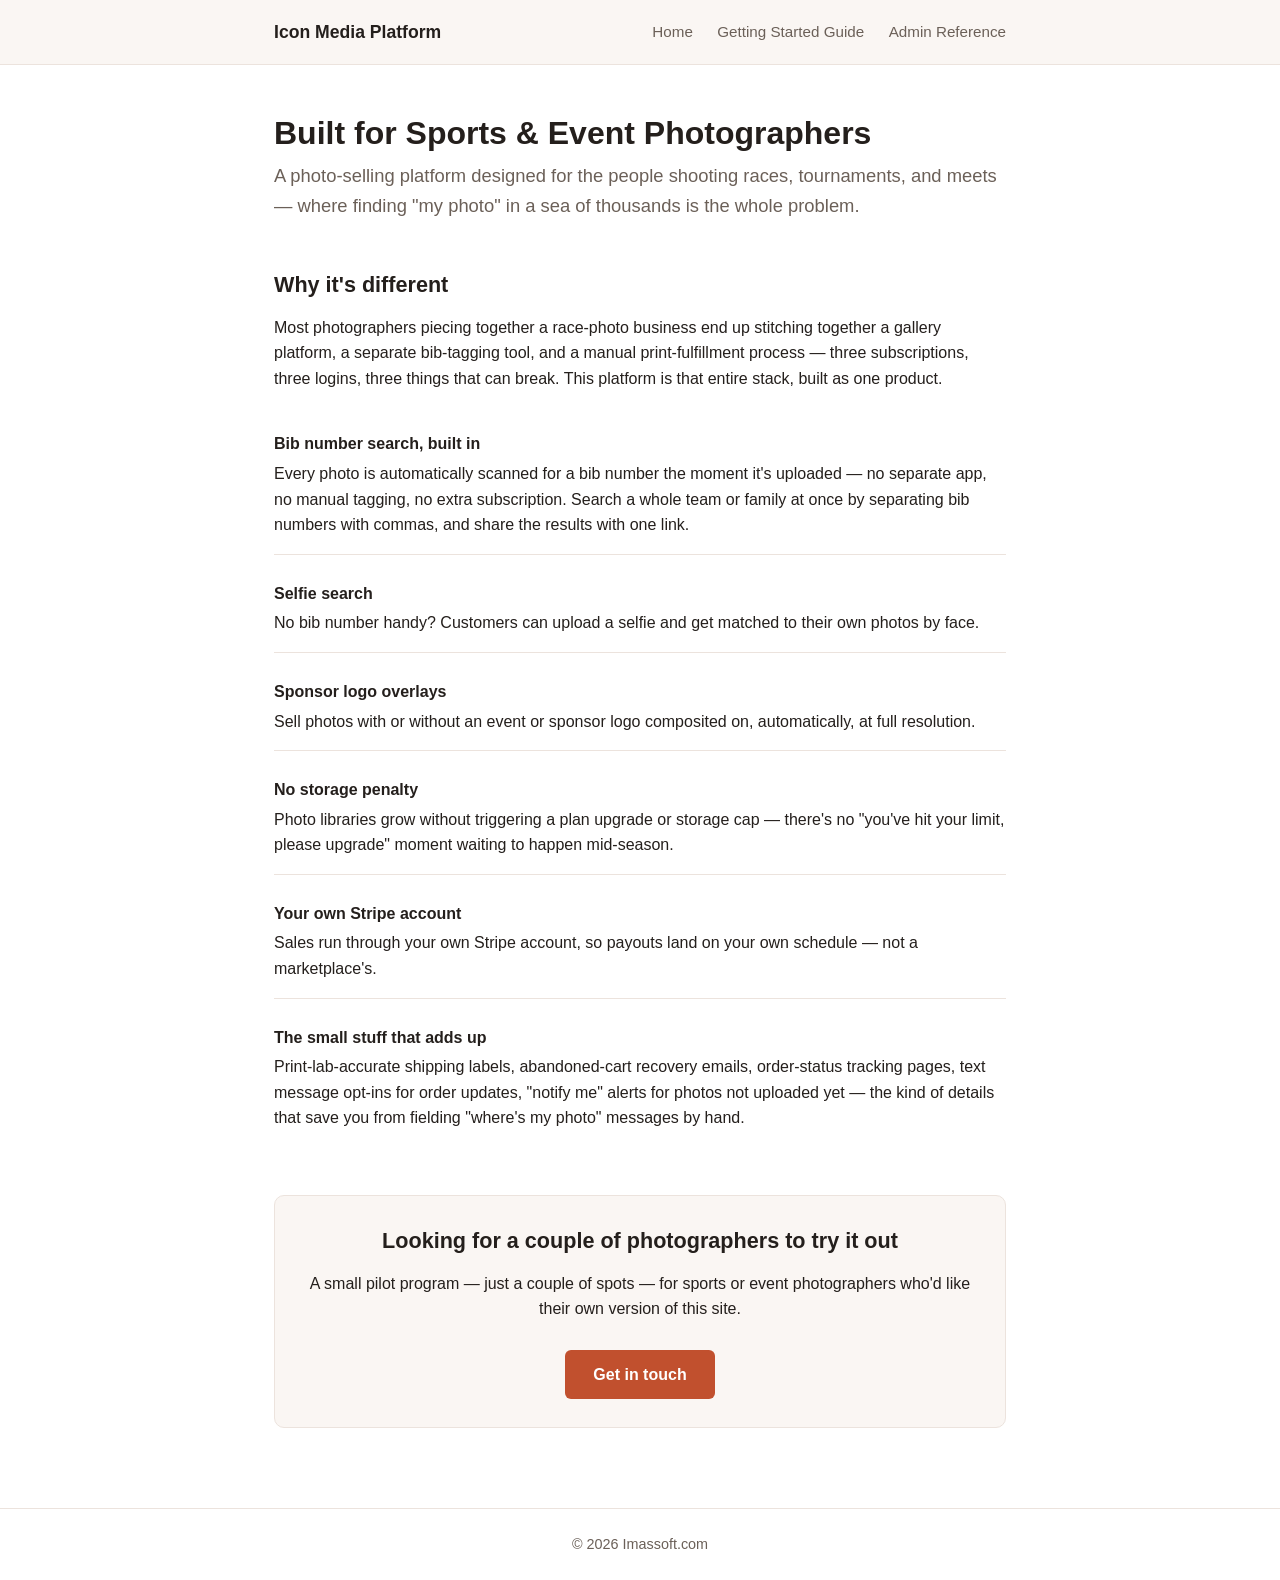
==== index.html @ 2ab8a772 "Add admin button reference page" ====
<!DOCTYPE html>
<html lang="en">
<head>
<meta charset="UTF-8">
<meta name="viewport" content="width=device-width, initial-scale=1.0">
<title>Built for Sports &amp; Event Photographers</title>
<meta name="description" content="A photo-selling platform built specifically for sports and event photographers — bib search, selfie search, sponsor logo overlays, and your own Stripe account.">
<link rel="stylesheet" href="style.css">
</head>
<body>
<header class="site-header">
  <div class="site-header-inner">
    <a class="brand" href="index.html">Icon Media Platform</a>
    <nav>
      <a href="index.html">Home</a>
      <a href="guide.html">Getting Started Guide</a>
      <a href="admin-reference.html">Admin Reference</a>
    </nav>
  </div>
</header>

<main>
  <h1>Built for Sports &amp; Event Photographers</h1>
  <p class="lede">A photo-selling platform designed for the people shooting races, tournaments, and meets — where finding "my photo" in a sea of thousands is the whole problem.</p>

  <h2>Why it's different</h2>
  <p>Most photographers piecing together a race-photo business end up stitching together a gallery platform, a separate bib-tagging tool, and a manual print-fulfillment process — three subscriptions, three logins, three things that can break. This platform is that entire stack, built as one product.</p>

  <ul class="feature-list">
    <li>
      <strong>Bib number search, built in</strong>
      Every photo is automatically scanned for a bib number the moment it's uploaded — no separate app, no manual tagging, no extra subscription. Search a whole team or family at once by separating bib numbers with commas, and share the results with one link.
    </li>
    <li>
      <strong>Selfie search</strong>
      No bib number handy? Customers can upload a selfie and get matched to their own photos by face.
    </li>
    <li>
      <strong>Sponsor logo overlays</strong>
      Sell photos with or without an event or sponsor logo composited on, automatically, at full resolution.
    </li>
    <li>
      <strong>No storage penalty</strong>
      Photo libraries grow without triggering a plan upgrade or storage cap — there's no "you've hit your limit, please upgrade" moment waiting to happen mid-season.
    </li>
    <li>
      <strong>Your own Stripe account</strong>
      Sales run through your own Stripe account, so payouts land on your own schedule — not a marketplace's.
    </li>
    <li>
      <strong>The small stuff that adds up</strong>
      Print-lab-accurate shipping labels, abandoned-cart recovery emails, order-status tracking pages, text message opt-ins for order updates, "notify me" alerts for photos not uploaded yet — the kind of details that save you from fielding "where's my photo" messages by hand.
    </li>
  </ul>

  <div class="cta-box">
    <h2>Looking for a couple of photographers to try it out</h2>
    <p>A small pilot program — just a couple of spots — for sports or event photographers who'd like their own version of this site.</p>
    <a class="button" href="mailto:iconmediaasheville@gmail.com?subject=Pilot%20program%20interest">Get in touch</a>
  </div>
</main>

<footer class="site-footer">
  &copy; <span id="year"></span> Imassoft.com
</footer>
<script>document.getElementById('year').textContent = new Date().getFullYear();</script>
</body>
</html>
---- style.css ----
:root {
  --accent: #c1502e;
  --accent-dark: #9c3f24;
  --ink: #241f1c;
  --muted: #6b6058;
  --paper: #ffffff;
  --paper-alt: #faf6f3;
  --border: #ece3dd;
  --max-width: 780px;
}

* { box-sizing: border-box; }

body {
  margin: 0;
  font-family: -apple-system, BlinkMacSystemFont, "Segoe UI", Helvetica, Arial, sans-serif;
  color: var(--ink);
  background: var(--paper);
  line-height: 1.6;
}

header.site-header {
  border-bottom: 1px solid var(--border);
  background: var(--paper-alt);
}

.site-header-inner {
  max-width: var(--max-width);
  margin: 0 auto;
  padding: 18px 24px;
  display: flex;
  align-items: center;
  justify-content: space-between;
}

.site-header-inner a.brand {
  font-weight: 700;
  font-size: 1.1rem;
  color: var(--ink);
  text-decoration: none;
}

.site-header-inner nav a {
  color: var(--muted);
  text-decoration: none;
  margin-left: 20px;
  font-size: 0.95rem;
}

.site-header-inner nav a:hover { color: var(--accent); }

main {
  max-width: var(--max-width);
  margin: 0 auto;
  padding: 48px 24px 80px;
}

h1 {
  font-size: 2rem;
  line-height: 1.25;
  margin: 0 0 8px;
}

h1 + p.lede {
  font-size: 1.15rem;
  color: var(--muted);
  margin: 0 0 40px;
}

h2 {
  font-size: 1.35rem;
  margin: 48px 0 12px;
}

h3 {
  font-size: 1.1rem;
  margin: 28px 0 8px;
}

p { margin: 0 0 16px; }

ul, ol { padding-left: 22px; }
li { margin-bottom: 10px; }

strong { color: var(--ink); }

a { color: var(--accent); }
a:hover { color: var(--accent-dark); }

.feature-list {
  list-style: none;
  padding: 0;
  margin: 24px 0;
}

.feature-list li {
  padding: 16px 0;
  border-bottom: 1px solid var(--border);
}

.feature-list li:last-child { border-bottom: none; }

.feature-list strong {
  display: block;
  margin-bottom: 4px;
}

.cta-box {
  background: var(--paper-alt);
  border: 1px solid var(--border);
  border-radius: 10px;
  padding: 28px;
  margin-top: 48px;
  text-align: center;
}

.cta-box h2 { margin-top: 0; }

.button {
  display: inline-block;
  background: var(--accent);
  color: #fff;
  text-decoration: none;
  padding: 12px 28px;
  border-radius: 6px;
  font-weight: 600;
  margin-top: 12px;
}

.button:hover { background: var(--accent-dark); color: #fff; }

.step-list {
  counter-reset: step;
  list-style: none;
  padding: 0;
}

.step-list li {
  counter-increment: step;
  position: relative;
  padding-left: 40px;
  margin-bottom: 20px;
}

.step-list li::before {
  content: counter(step);
  position: absolute;
  left: 0;
  top: 0;
  width: 26px;
  height: 26px;
  border-radius: 50%;
  background: var(--accent);
  color: #fff;
  font-size: 0.85rem;
  font-weight: 700;
  display: flex;
  align-items: center;
  justify-content: center;
}

.pricing-table {
  width: 100%;
  border-collapse: collapse;
  margin: 24px 0;
}

.pricing-table th, .pricing-table td {
  text-align: left;
  padding: 10px 12px;
  border-bottom: 1px solid var(--border);
  font-size: 0.95rem;
}

.pricing-table th { color: var(--muted); font-weight: 600; }

footer.site-footer {
  border-top: 1px solid var(--border);
  padding: 24px;
  text-align: center;
  color: var(--muted);
  font-size: 0.9rem;
}

code {
  background: var(--paper-alt);
  padding: 2px 6px;
  border-radius: 4px;
  font-size: 0.9em;
}

.button-ref-page {
  margin: 32px 0 40px;
  padding-bottom: 8px;
  border-bottom: 1px solid var(--border);
}

.button-ref-page h2 {
  margin-top: 0;
  margin-bottom: 4px;
}

.button-ref-page > p.fine-print {
  color: var(--muted);
  font-size: 0.92rem;
  margin-bottom: 20px;
}

dl.button-ref-list {
  margin: 0;
}

dl.button-ref-list dt {
  font-weight: 600;
  color: var(--ink);
  margin-top: 16px;
  padding: 4px 10px;
  background: var(--paper-alt);
  border-left: 3px solid var(--accent);
  border-radius: 3px;
  display: inline-block;
}

dl.button-ref-list dd {
  margin: 6px 0 0;
  padding-left: 2px;
  color: var(--ink);
  font-size: 0.96rem;
}

.toc-box {
  background: var(--paper-alt);
  border: 1px solid var(--border);
  border-radius: 8px;
  padding: 20px 24px;
  margin: 24px 0 8px;
}

.toc-box h2 { margin-top: 0; font-size: 1.05rem; }

.toc-box ul {
  columns: 2;
  padding-left: 18px;
  margin: 0;
}

.toc-box li { margin-bottom: 6px; font-size: 0.92rem; }

@media (max-width: 600px) {
  .toc-box ul { columns: 1; }
}
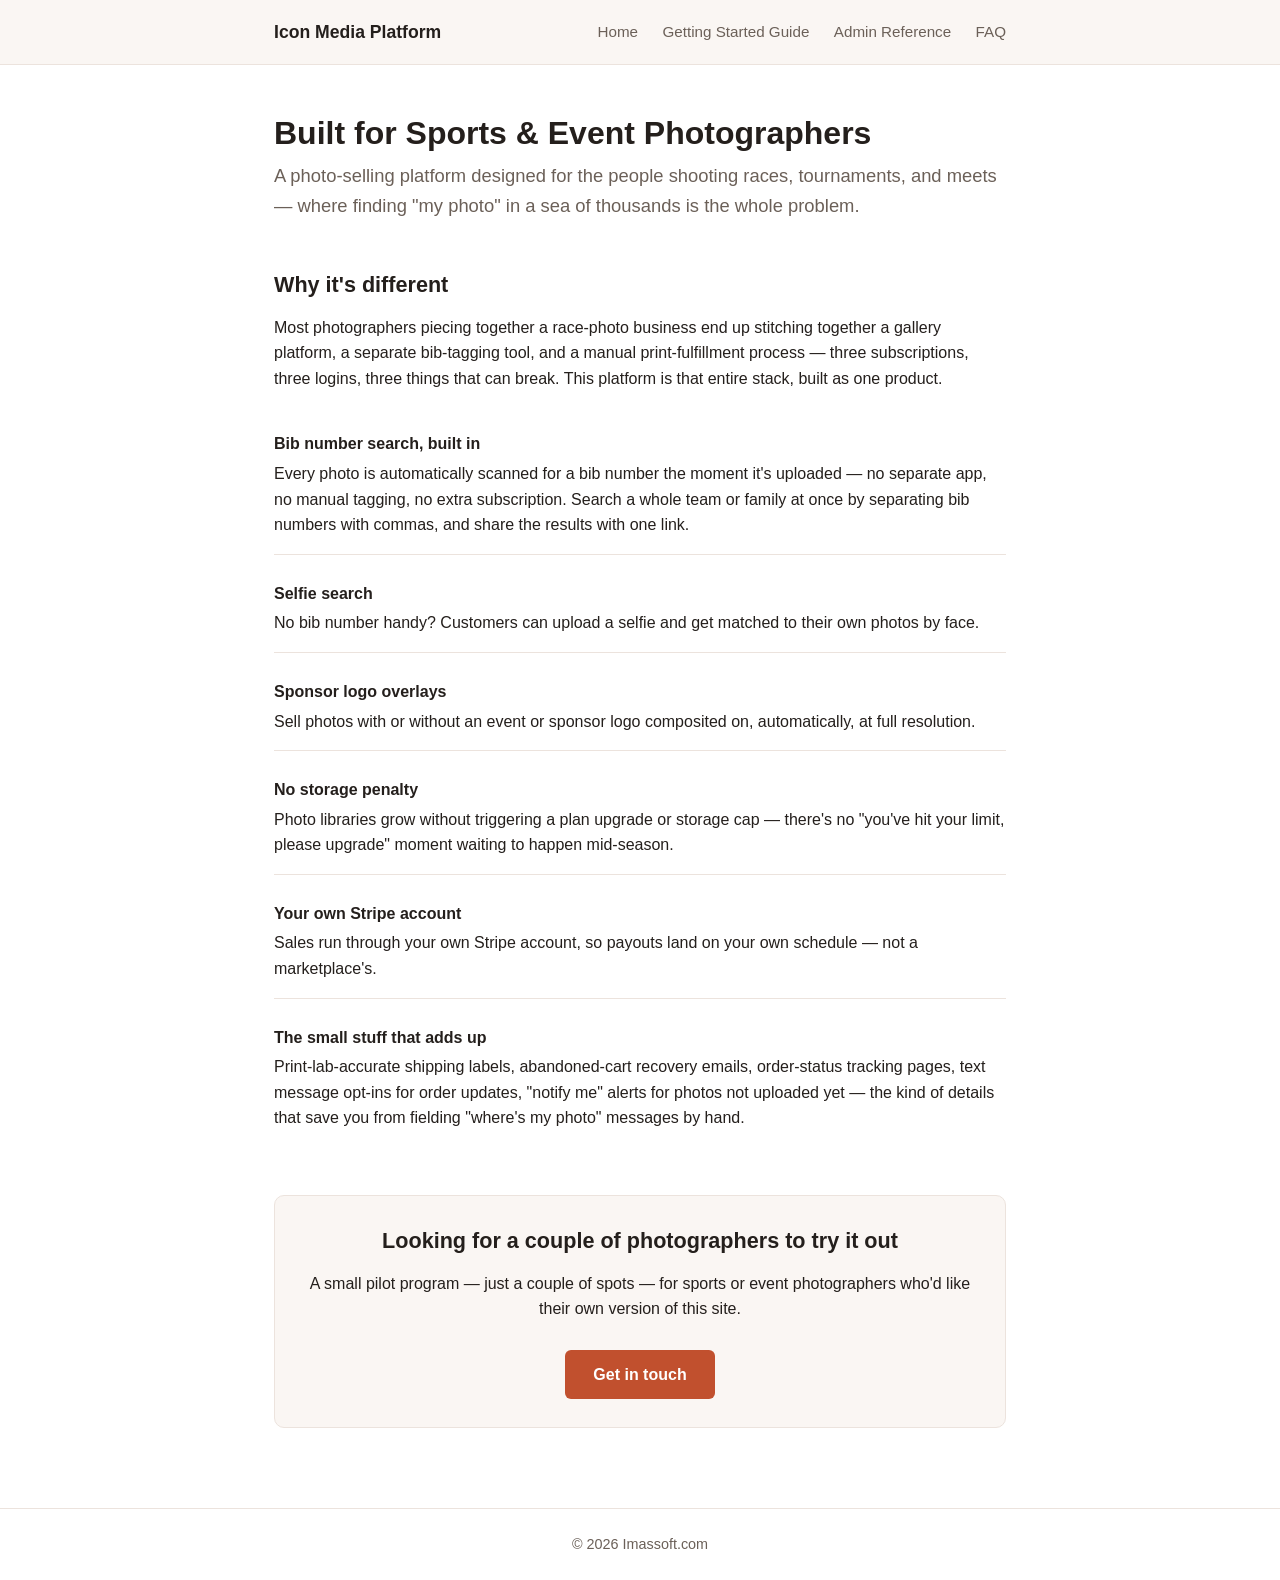
==== commit 709ea398: "Update index.html" ====
--- a/index.html
+++ b/index.html
@@ -15,6 +15,7 @@
       <a href="index.html">Home</a>
       <a href="guide.html">Getting Started Guide</a>
       <a href="admin-reference.html">Admin Reference</a>
+      <a href="faq.html">FAQ</a>
     </nav>
   </div>
 </header>
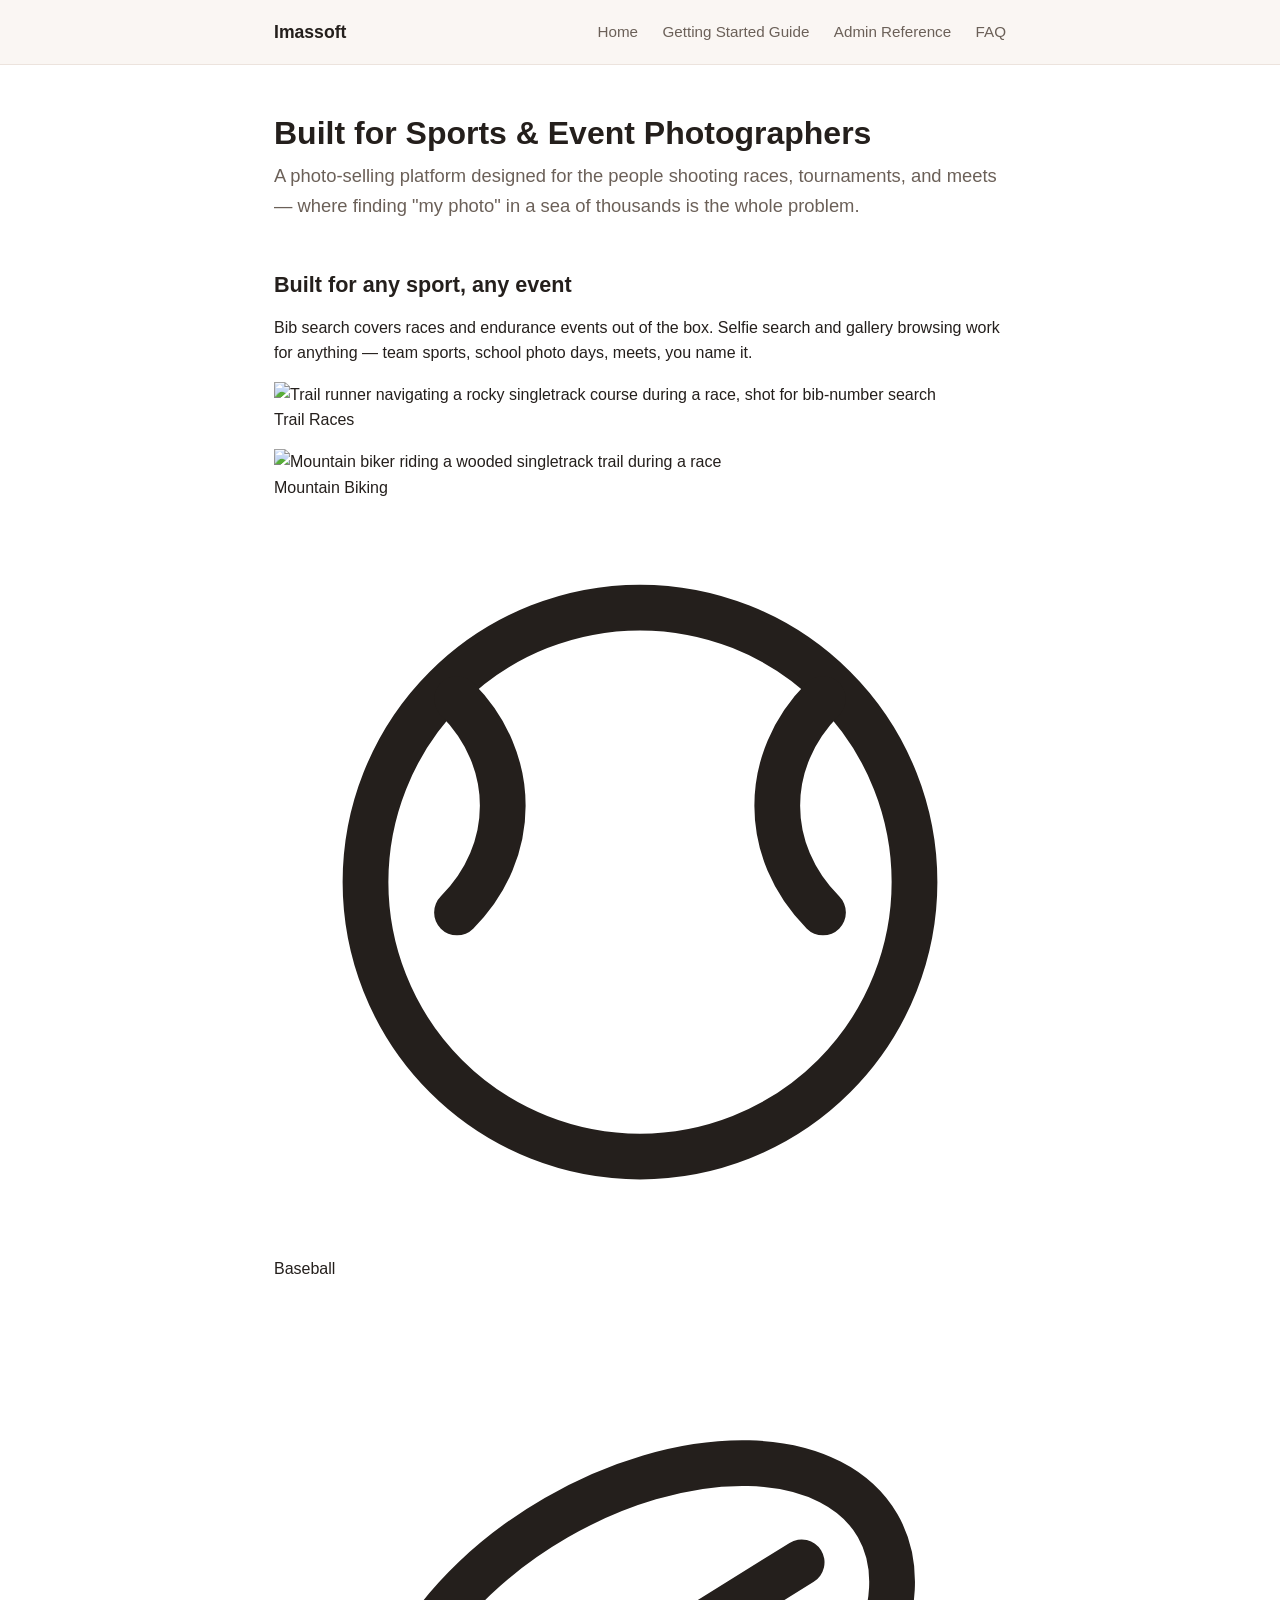
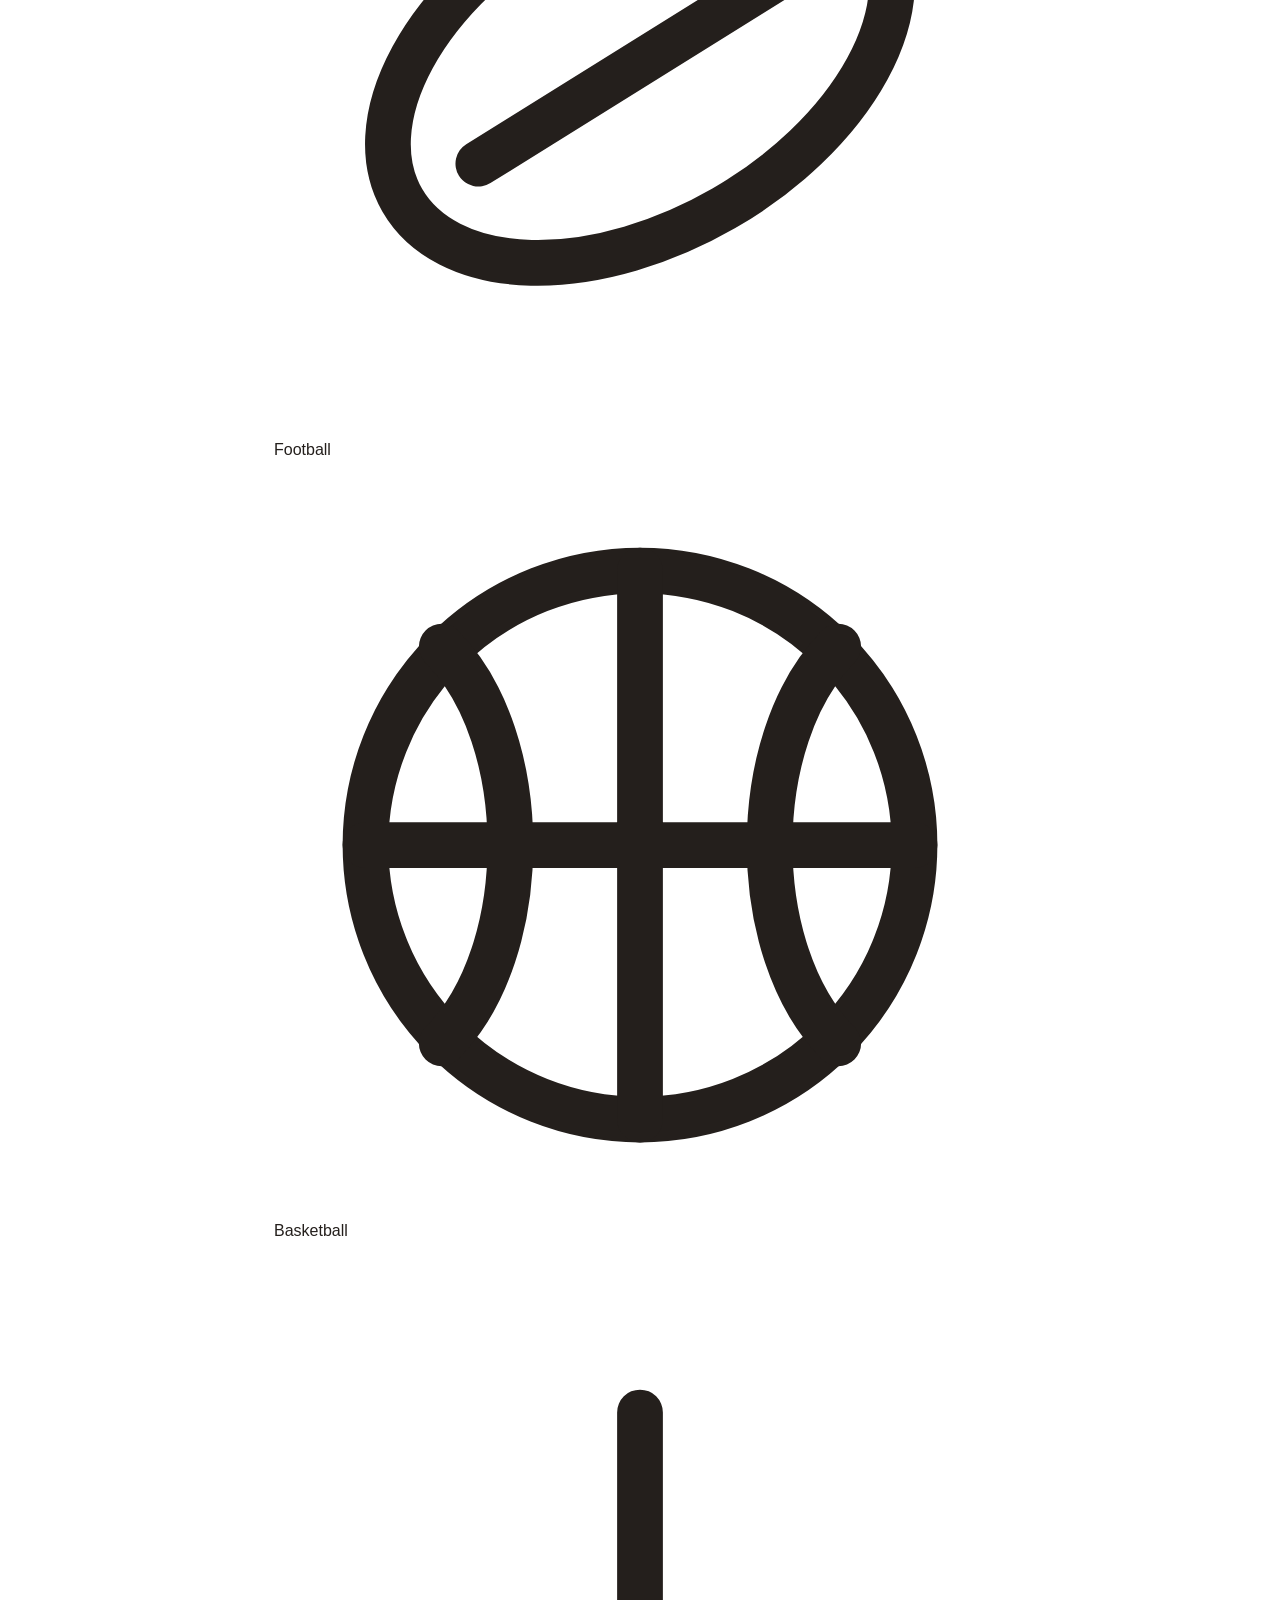
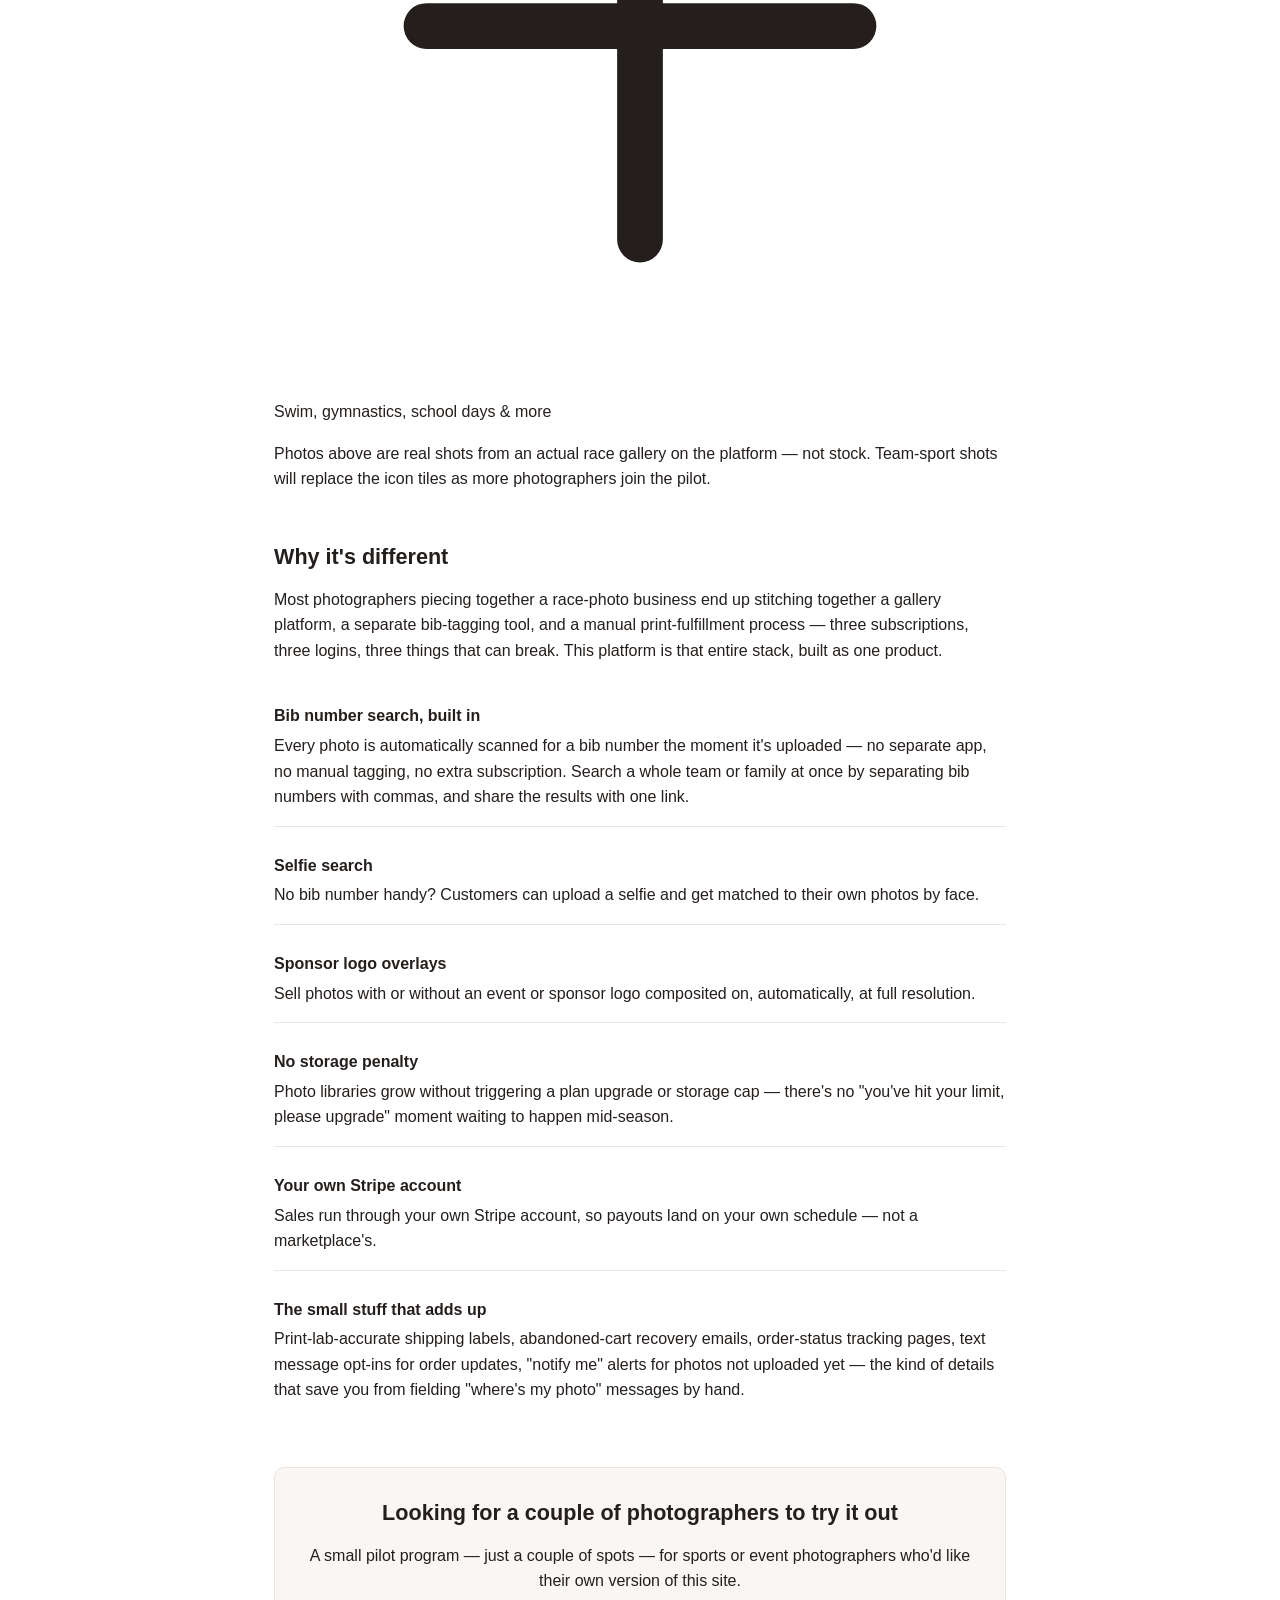
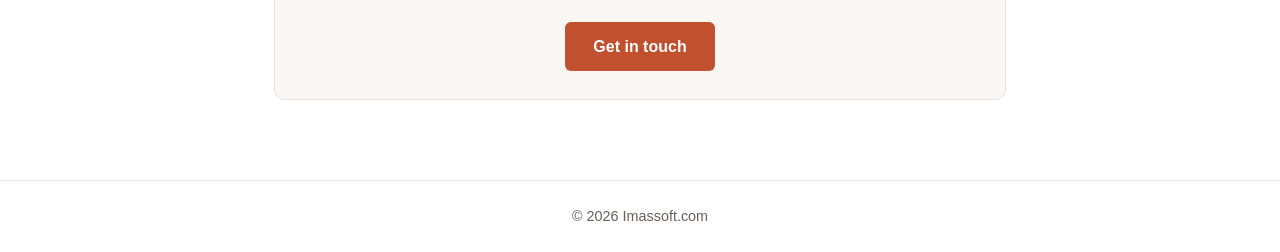
==== commit ebc40bf8: "Update index.html" ====
--- a/index.html
+++ b/index.html
@@ -10,7 +10,7 @@
 <body>
 <header class="site-header">
   <div class="site-header-inner">
-    <a class="brand" href="index.html">Icon Media Platform</a>
+    <a class="brand" href="index.html">Imassoft</a>
     <nav>
       <a href="index.html">Home</a>
       <a href="guide.html">Getting Started Guide</a>
@@ -23,6 +23,36 @@
 <main>
   <h1>Built for Sports &amp; Event Photographers</h1>
   <p class="lede">A photo-selling platform designed for the people shooting races, tournaments, and meets — where finding "my photo" in a sea of thousands is the whole problem.</p>
+
+  <h2>Built for any sport, any event</h2>
+  <p>Bib search covers races and endurance events out of the box. Selfie search and gallery browsing work for anything — team sports, school photo days, meets, you name it.</p>
+  <div class="sport-grid">
+    <div class="sport-tile photo">
+      <img src="images/sport-trail-race.jpg" alt="Trail runner navigating a rocky singletrack course during a race, shot for bib-number search">
+      <p class="sport-tile-caption">Trail Races</p>
+    </div>
+    <div class="sport-tile photo">
+      <img src="images/sport-mountain-biking.jpg" alt="Mountain biker riding a wooded singletrack trail during a race">
+      <p class="sport-tile-caption">Mountain Biking</p>
+    </div>
+    <div class="sport-tile icon-tile">
+      <svg viewBox="0 0 24 24" fill="none" stroke="currentColor" stroke-width="1.5" stroke-linecap="round" stroke-linejoin="round"><circle cx="12" cy="12" r="9"/><path d="M6 6c2 2 2 5 0 7M18 6c-2 2-2 5 0 7"/></svg>
+      <p class="sport-tile-caption">Baseball</p>
+    </div>
+    <div class="sport-tile icon-tile">
+      <svg viewBox="0 0 24 24" fill="none" stroke="currentColor" stroke-width="1.5" stroke-linecap="round" stroke-linejoin="round"><ellipse cx="12" cy="12" rx="9" ry="5.5" transform="rotate(-30 12 12)"/><path d="M6.7 15.3 17.3 8.7" transform="rotate(0 12 12)"/></svg>
+      <p class="sport-tile-caption">Football</p>
+    </div>
+    <div class="sport-tile icon-tile">
+      <svg viewBox="0 0 24 24" fill="none" stroke="currentColor" stroke-width="1.5" stroke-linecap="round" stroke-linejoin="round"><circle cx="12" cy="12" r="9"/><path d="M3 12h18M12 3v18M5.5 5.5c3 3 3 10 0 13M18.5 5.5c-3 3-3 10 0 13"/></svg>
+      <p class="sport-tile-caption">Basketball</p>
+    </div>
+    <div class="sport-tile icon-tile">
+      <svg viewBox="0 0 24 24" fill="none" stroke="currentColor" stroke-width="1.5" stroke-linecap="round" stroke-linejoin="round"><path d="M12 5v14M5 12h14"/></svg>
+      <p class="sport-tile-caption">Swim, gymnastics, school days &amp; more</p>
+    </div>
+  </div>
+  <p class="sport-note">Photos above are real shots from an actual race gallery on the platform — not stock. Team-sport shots will replace the icon tiles as more photographers join the pilot.</p>
 
   <h2>Why it's different</h2>
   <p>Most photographers piecing together a race-photo business end up stitching together a gallery platform, a separate bib-tagging tool, and a manual print-fulfillment process — three subscriptions, three logins, three things that can break. This platform is that entire stack, built as one product.</p>
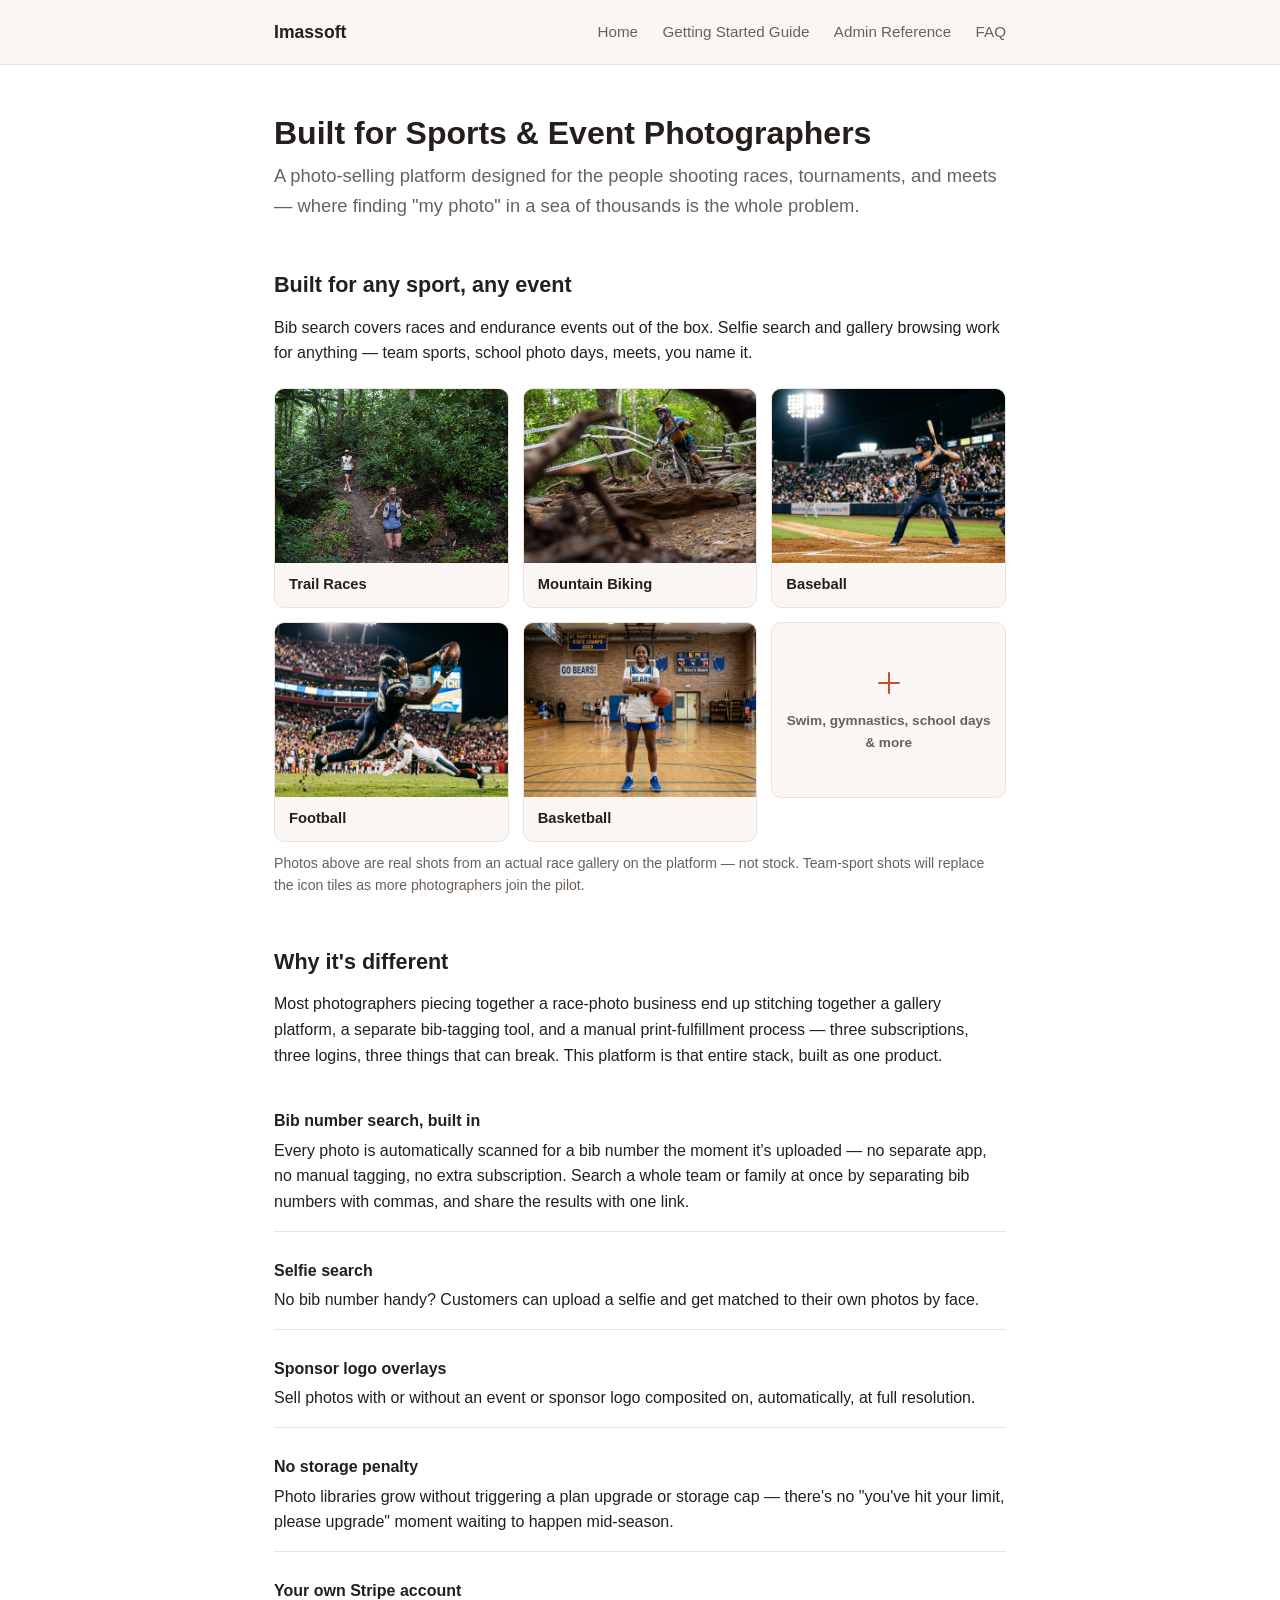
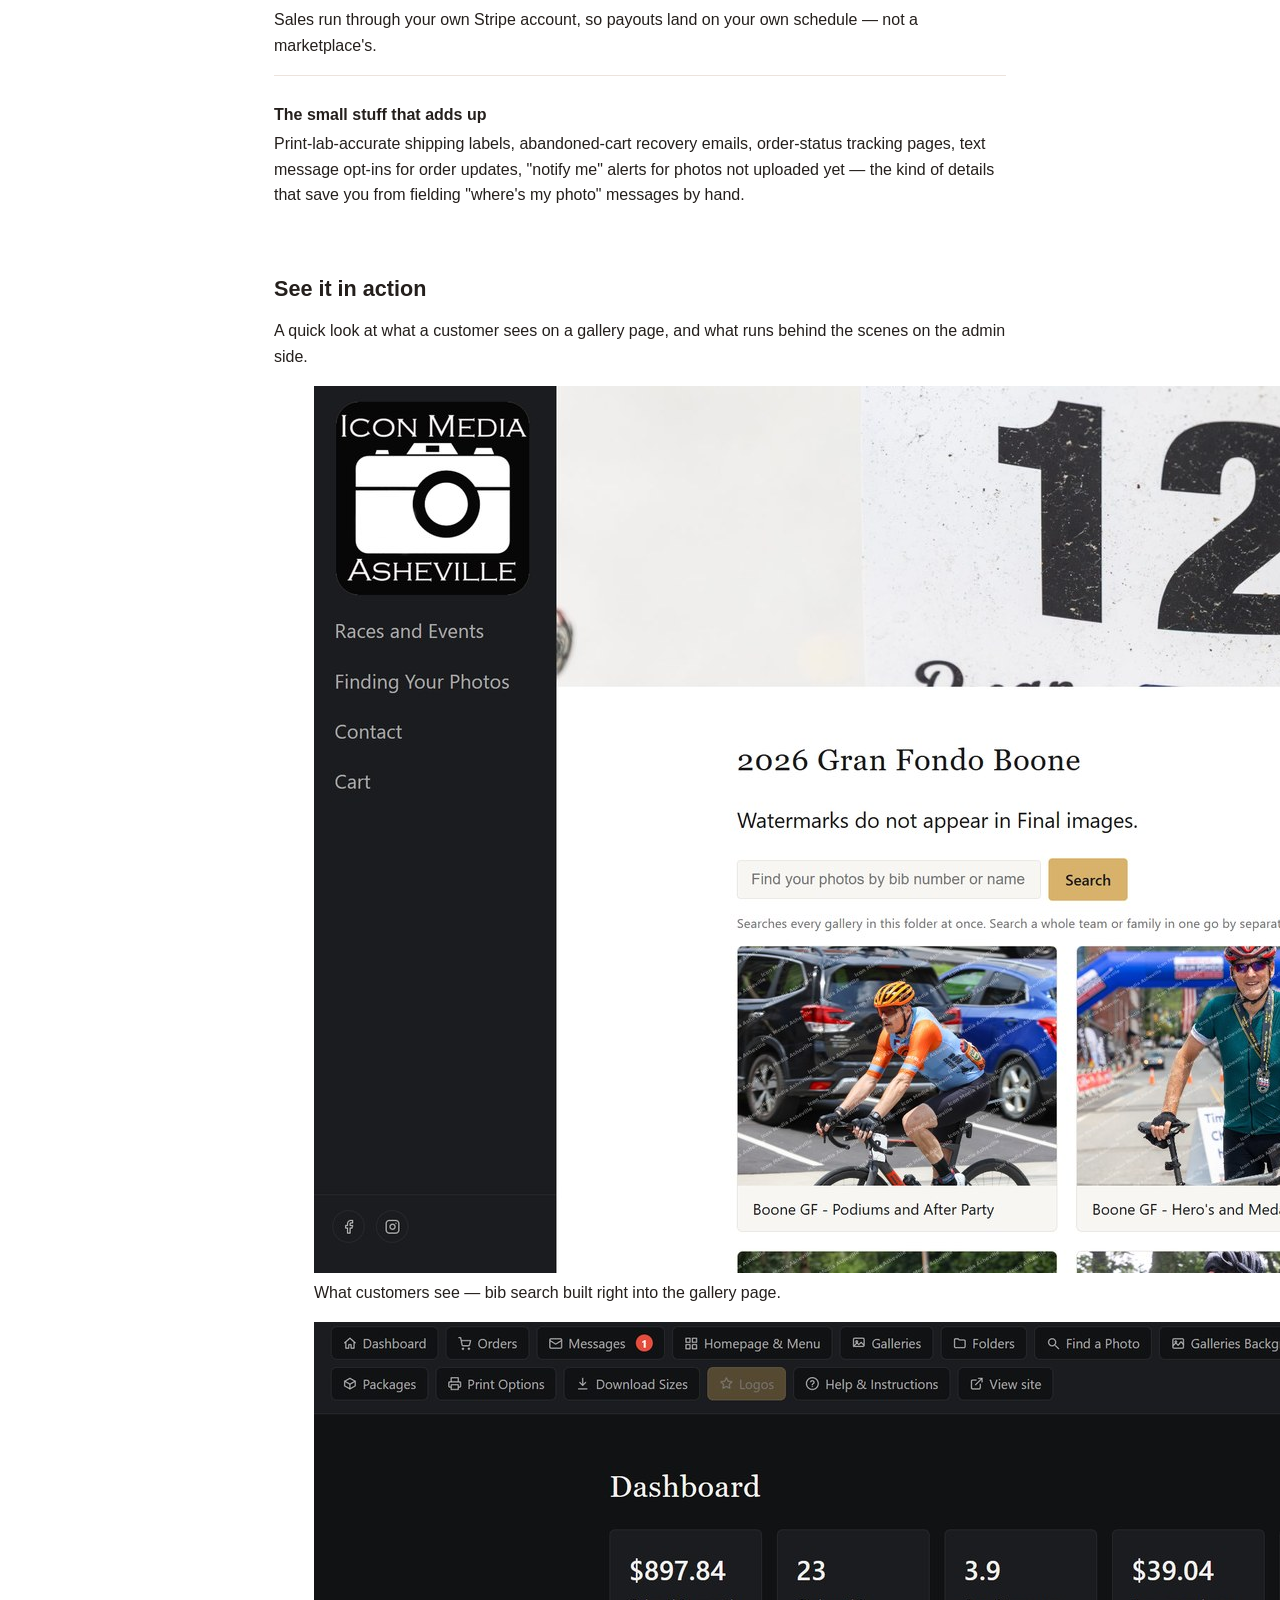
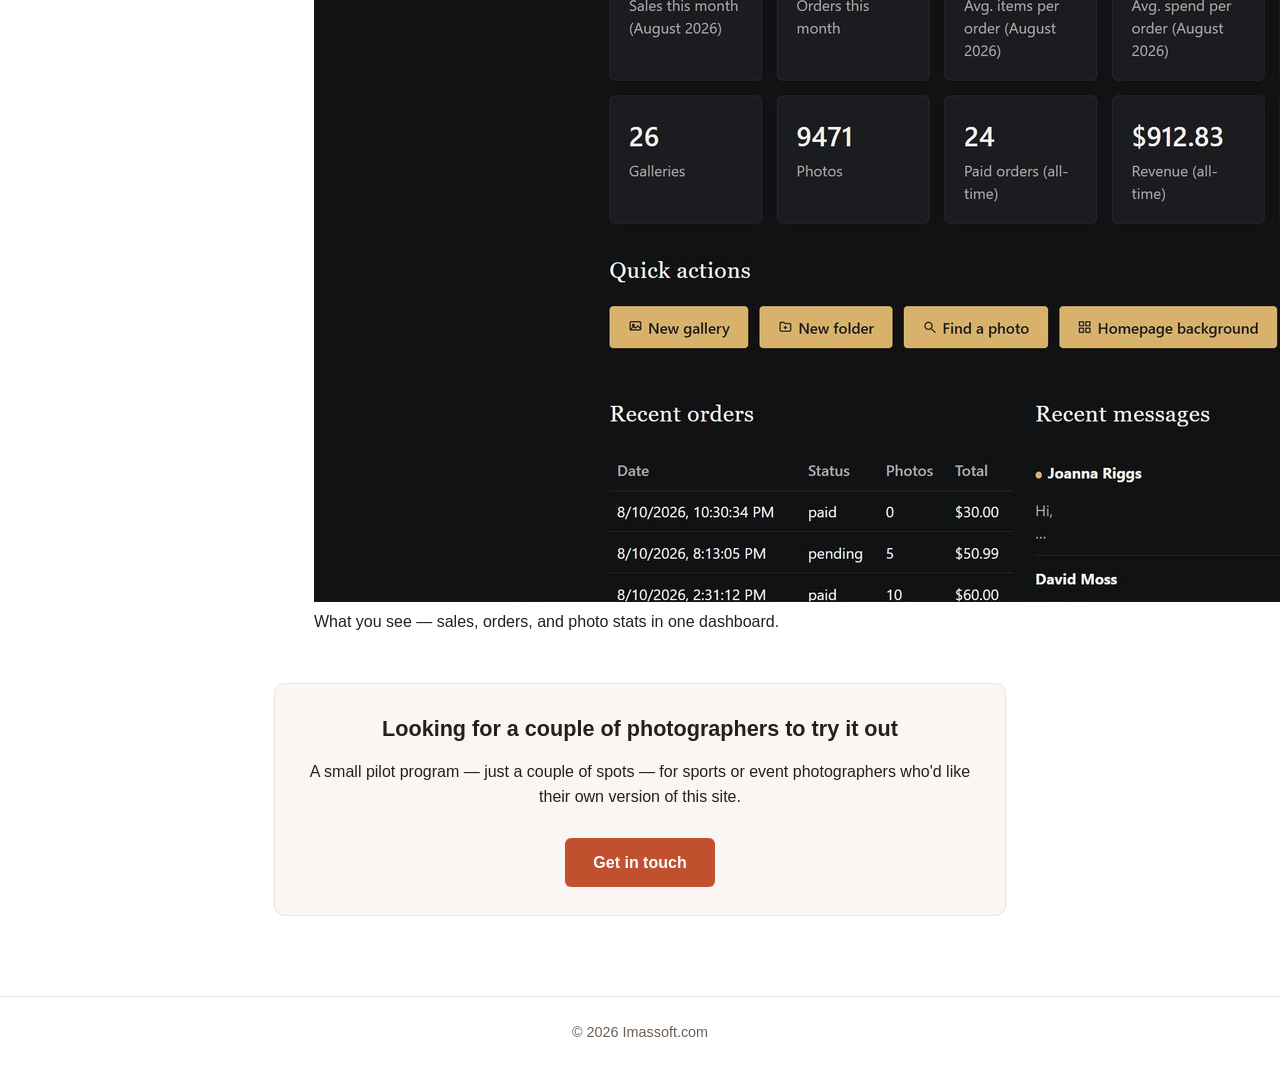
==== commit 7ba066c7: "Update index.html" ====
--- a/index.html
+++ b/index.html
@@ -35,16 +35,16 @@
       <img src="images/sport-mountain-biking.jpg" alt="Mountain biker riding a wooded singletrack trail during a race">
       <p class="sport-tile-caption">Mountain Biking</p>
     </div>
-    <div class="sport-tile icon-tile">
-      <svg viewBox="0 0 24 24" fill="none" stroke="currentColor" stroke-width="1.5" stroke-linecap="round" stroke-linejoin="round"><circle cx="12" cy="12" r="9"/><path d="M6 6c2 2 2 5 0 7M18 6c-2 2-2 5 0 7"/></svg>
+    <div class="sport-tile photo">
+      <img src="images/sport-baseball.jpg" alt="Baseball player at bat during a game">
       <p class="sport-tile-caption">Baseball</p>
     </div>
-    <div class="sport-tile icon-tile">
-      <svg viewBox="0 0 24 24" fill="none" stroke="currentColor" stroke-width="1.5" stroke-linecap="round" stroke-linejoin="round"><ellipse cx="12" cy="12" rx="9" ry="5.5" transform="rotate(-30 12 12)"/><path d="M6.7 15.3 17.3 8.7" transform="rotate(0 12 12)"/></svg>
+    <div class="sport-tile photo">
+      <img src="images/sport-football.jpg" alt="Football player making a diving catch">
       <p class="sport-tile-caption">Football</p>
     </div>
-    <div class="sport-tile icon-tile">
-      <svg viewBox="0 0 24 24" fill="none" stroke="currentColor" stroke-width="1.5" stroke-linecap="round" stroke-linejoin="round"><circle cx="12" cy="12" r="9"/><path d="M3 12h18M12 3v18M5.5 5.5c3 3 3 10 0 13M18.5 5.5c-3 3-3 10 0 13"/></svg>
+    <div class="sport-tile photo">
+      <img src="images/sport-basketball.jpg" alt="Basketball player posing on the court with the ball">
       <p class="sport-tile-caption">Basketball</p>
     </div>
     <div class="sport-tile icon-tile">
@@ -84,6 +84,19 @@
     </li>
   </ul>
 
+  <h2>See it in action</h2>
+  <p>A quick look at what a customer sees on a gallery page, and what runs behind the scenes on the admin side.</p>
+  <div class="screenshot-grid">
+    <figure class="screenshot-card">
+      <img src="images/gallery-bib-search.jpg" alt="Public gallery folder page with a bib-number search box and race photo thumbnails">
+      <figcaption>What customers see — bib search built right into the gallery page.</figcaption>
+    </figure>
+    <figure class="screenshot-card">
+      <img src="images/admin-dashboard.jpg" alt="Admin dashboard showing sales, order, and gallery stats plus quick action buttons">
+      <figcaption>What you see — sales, orders, and photo stats in one dashboard.</figcaption>
+    </figure>
+  </div>
+
   <div class="cta-box">
     <h2>Looking for a couple of photographers to try it out</h2>
     <p>A small pilot program — just a couple of spots — for sports or event photographers who'd like their own version of this site.</p>
--- a/style.css
+++ b/style.css
@@ -249,3 +249,64 @@
 @media (max-width: 600px) {
   .toc-box ul { columns: 1; }
 }
+
+/* "Built for any sport, any event" tile grid on the homepage — mixes real
+   race photos (proof it works) with simple icon tiles for sports we don't
+   have pilot photos of yet. */
+.sport-grid {
+  display: grid;
+  grid-template-columns: repeat(auto-fit, minmax(190px, 1fr));
+  gap: 14px;
+  margin: 22px 0 10px;
+}
+
+.sport-tile {
+  border-radius: 10px;
+  overflow: hidden;
+  border: 1px solid var(--border);
+  background: var(--paper-alt);
+}
+
+.sport-tile.photo img {
+  width: 100%;
+  aspect-ratio: 4/3;
+  object-fit: cover;
+  display: block;
+}
+
+.sport-tile-caption {
+  margin: 0;
+  padding: 10px 14px;
+  font-weight: 600;
+  font-size: 0.92rem;
+  color: var(--ink);
+}
+
+.sport-tile.icon-tile {
+  aspect-ratio: 4/3;
+  display: flex;
+  flex-direction: column;
+  align-items: center;
+  justify-content: center;
+  gap: 10px;
+  text-align: center;
+  padding: 12px;
+}
+
+.sport-tile.icon-tile svg {
+  width: 34px;
+  height: 34px;
+  stroke: var(--accent);
+}
+
+.sport-tile.icon-tile .sport-tile-caption {
+  padding: 0;
+  font-size: 0.85rem;
+  color: var(--muted);
+}
+
+p.sport-note {
+  color: var(--muted);
+  font-size: 0.88rem;
+  margin: 4px 0 0;
+}
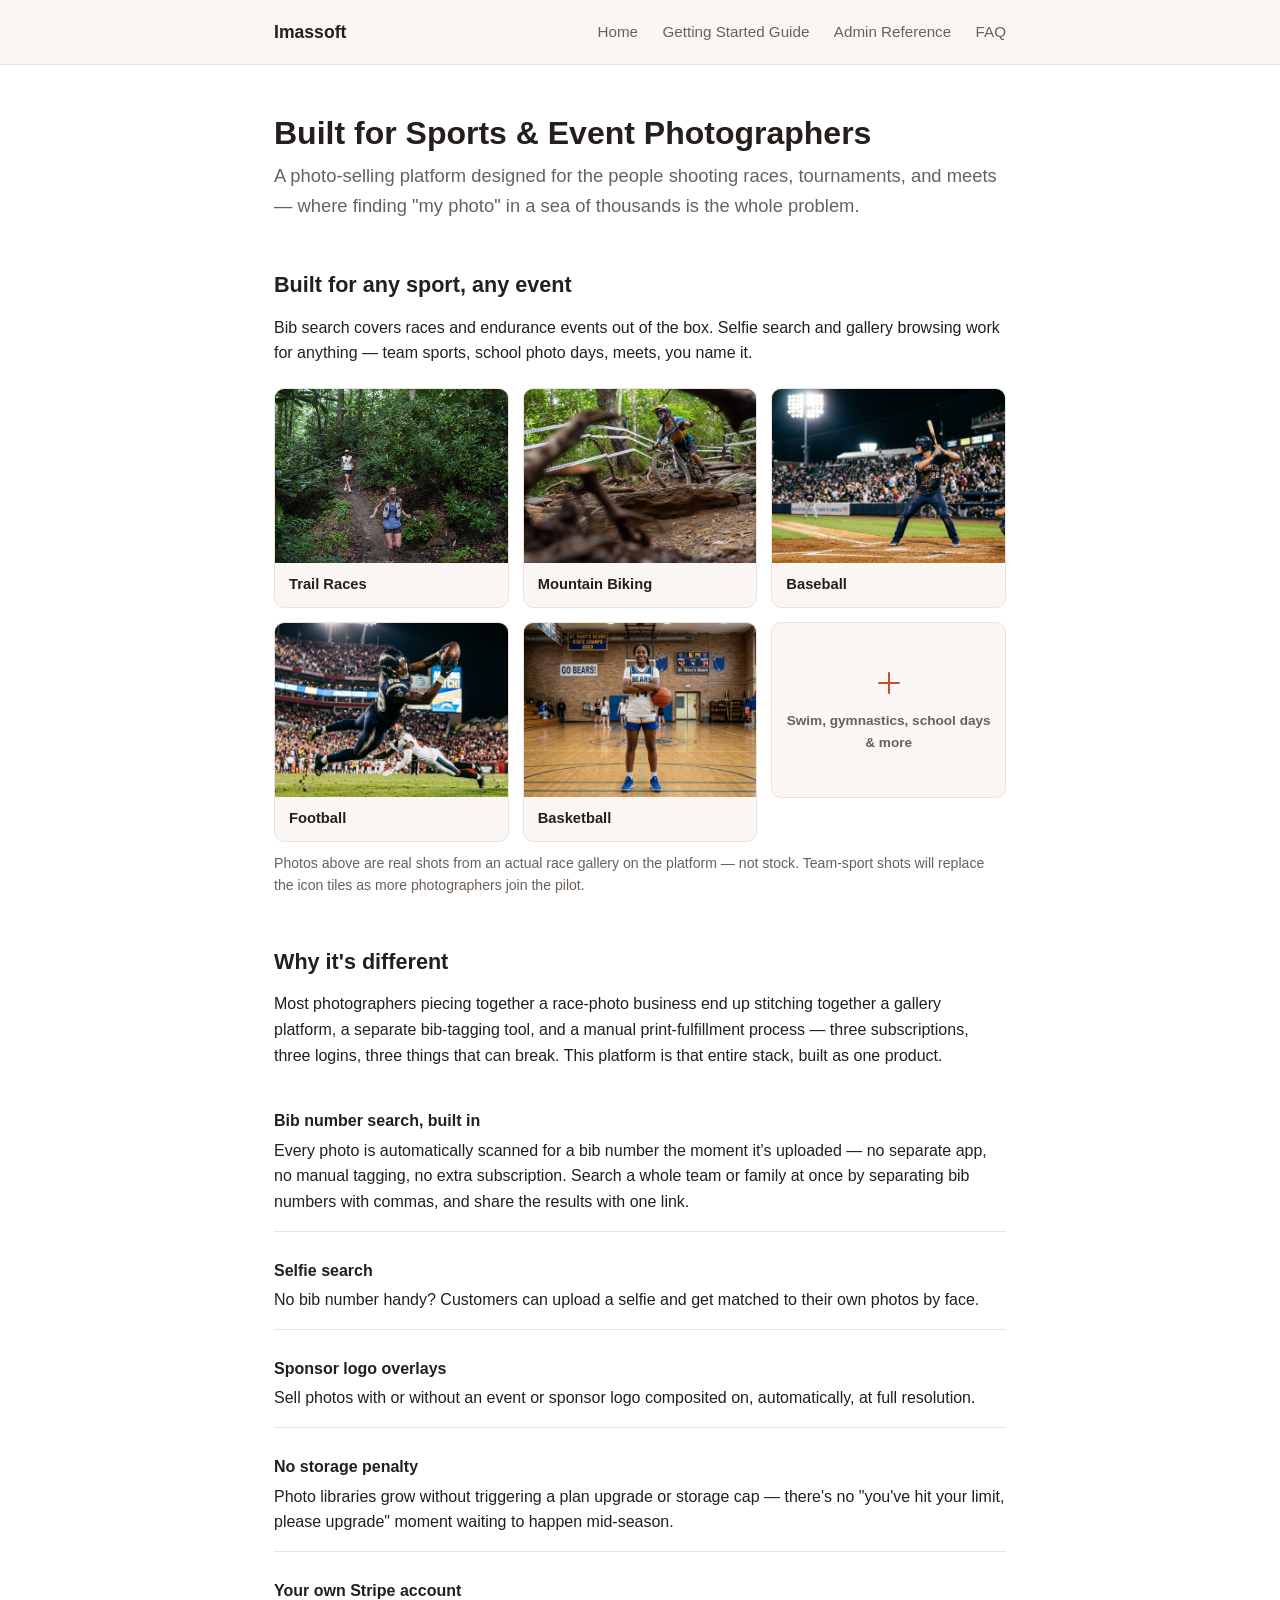
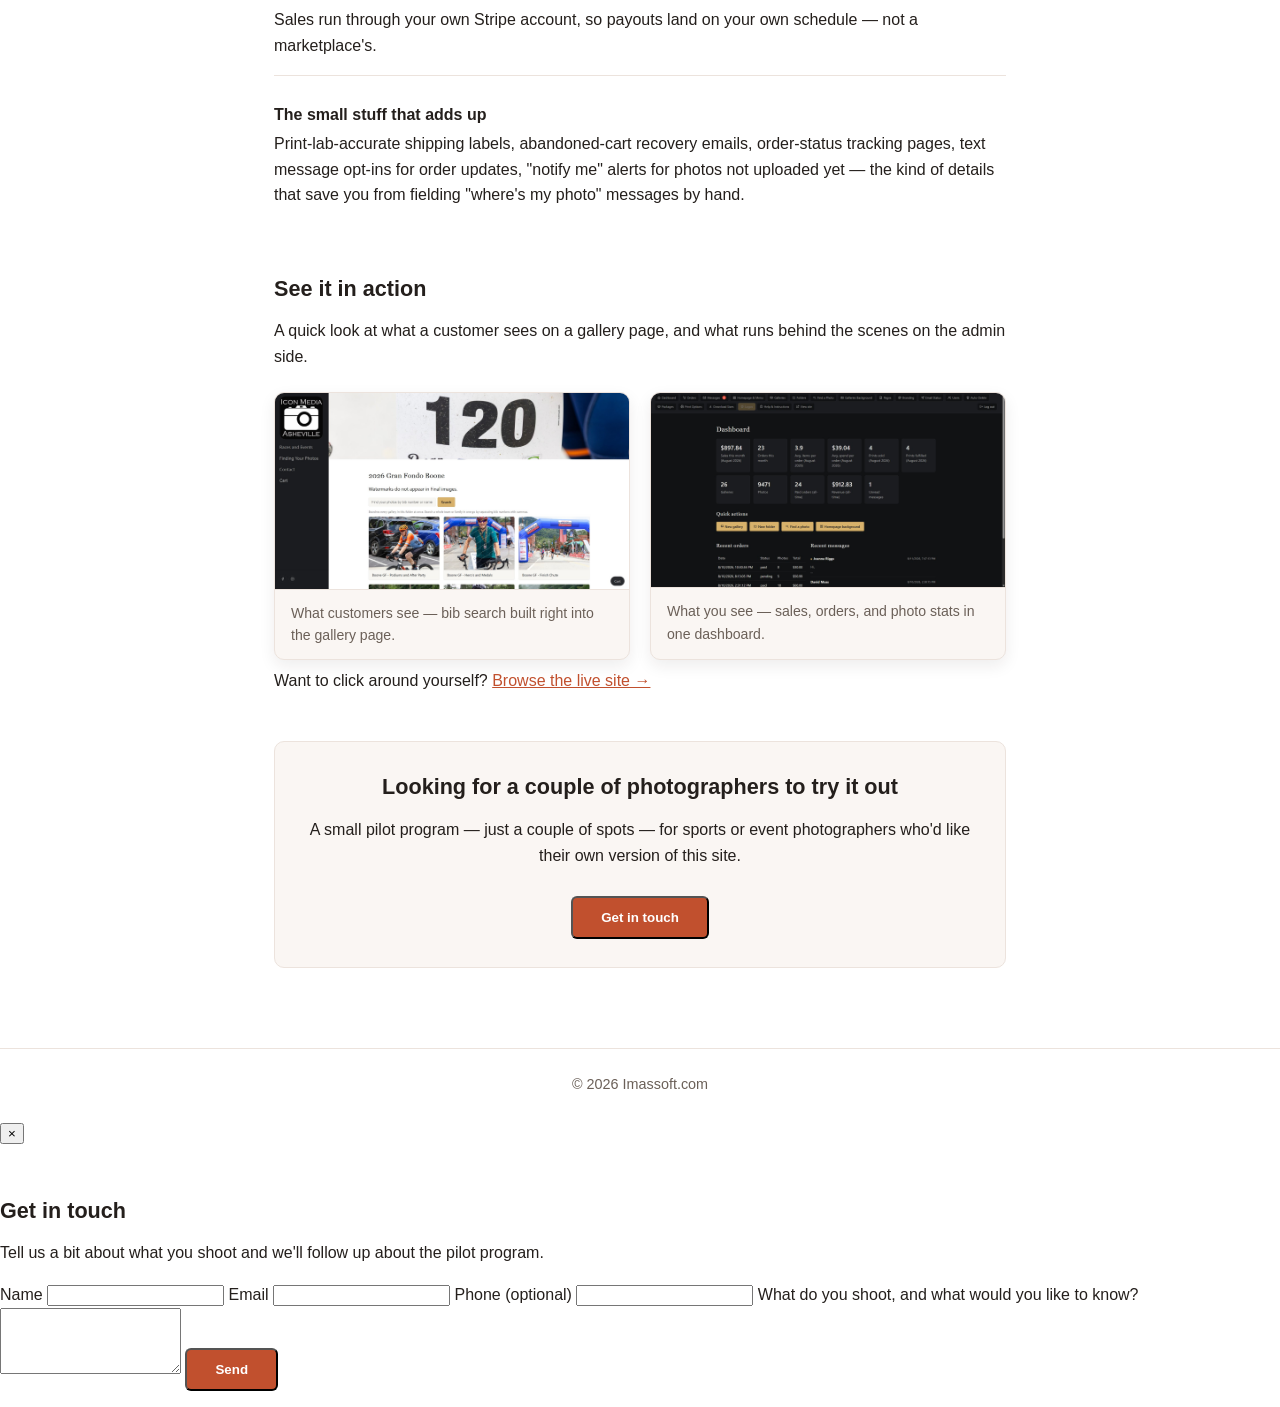
==== commit e5959ce6: "Update index.html" ====
--- a/index.html
+++ b/index.html
@@ -20,10 +20,12 @@
   </div>
 </header>
 
+
 <main>
   <h1>Built for Sports &amp; Event Photographers</h1>
   <p class="lede">A photo-selling platform designed for the people shooting races, tournaments, and meets — where finding "my photo" in a sea of thousands is the whole problem.</p>
 
+
   <h2>Built for any sport, any event</h2>
   <p>Bib search covers races and endurance events out of the box. Selfie search and gallery browsing work for anything — team sports, school photo days, meets, you name it.</p>
   <div class="sport-grid">
@@ -54,9 +56,13 @@
   </div>
   <p class="sport-note">Photos above are real shots from an actual race gallery on the platform — not stock. Team-sport shots will replace the icon tiles as more photographers join the pilot.</p>
 
+
   <h2>Why it's different</h2>
   <p>Most photographers piecing together a race-photo business end up stitching together a gallery platform, a separate bib-tagging tool, and a manual print-fulfillment process — three subscriptions, three logins, three things that can break. This platform is that entire stack, built as one product.</p>
 
+
+
+
   <ul class="feature-list">
     <li>
       <strong>Bib number search, built in</strong>
@@ -83,6 +89,7 @@
       Print-lab-accurate shipping labels, abandoned-cart recovery emails, order-status tracking pages, text message opt-ins for order updates, "notify me" alerts for photos not uploaded yet — the kind of details that save you from fielding "where's my photo" messages by hand.
     </li>
   </ul>
+
 
   <h2>See it in action</h2>
   <p>A quick look at what a customer sees on a gallery page, and what runs behind the scenes on the admin side.</p>
@@ -97,16 +104,110 @@
     </figure>
   </div>
 
+
+  <p class="live-site-link">Want to click around yourself? <a href="https://www.iconmediaasheville3.com" target="_blank" rel="noopener">Browse the live site →</a></p>
+
   <div class="cta-box">
     <h2>Looking for a couple of photographers to try it out</h2>
     <p>A small pilot program — just a couple of spots — for sports or event photographers who'd like their own version of this site.</p>
-    <a class="button" href="mailto:iconmediaasheville@gmail.com?subject=Pilot%20program%20interest">Get in touch</a>
+    <button type="button" class="button" id="contact-open-btn">Get in touch</button>
   </div>
 </main>
+
 
 <footer class="site-footer">
   &copy; <span id="year"></span> Imassoft.com
 </footer>
 <script>document.getElementById('year').textContent = new Date().getFullYear();</script>
+<div class="modal-overlay" id="contact-overlay">
+  <div class="modal-box" role="dialog" aria-modal="true" aria-labelledby="contact-modal-title">
+    <button type="button" class="modal-close" id="contact-close-btn" aria-label="Close">&times;</button>
+    <h2 id="contact-modal-title">Get in touch</h2>
+    <p class="modal-lede">Tell us a bit about what you shoot and we'll follow up about the pilot program.</p>
+    <form id="contact-form" class="contact-form" action="https://formsubmit.co/Steve@iconmediaasheville.com" method="POST">
+      <input type="hidden" name="_subject" value="New pilot program inquiry">
+      <input type="hidden" name="_template" value="table">
+      <input type="hidden" name="_captcha" value="false">
+      <input type="text" name="_honey" style="display:none" tabindex="-1" autocomplete="off">
+      <label>Name
+        <input type="text" name="name" required>
+      </label>
+      <label>Email
+        <input type="email" name="email" required>
+      </label>
+      <label>Phone <span class="optional">(optional)</span>
+        <input type="tel" name="phone">
+      </label>
+      <label>What do you shoot, and what would you like to know?
+        <textarea name="message" rows="4" required></textarea>
+      </label>
+      <button type="submit" class="button">Send</button>
+    </form>
+    <p class="contact-status" id="contact-status" role="status"></p>
+  </div>
+</div>
+
+<script>
+(function () {
+  var openBtn = document.getElementById('contact-open-btn');
+  var overlay = document.getElementById('contact-overlay');
+  var closeBtn = document.getElementById('contact-close-btn');
+  var form = document.getElementById('contact-form');
+  var statusEl = document.getElementById('contact-status');
+  var AJAX_URL = 'https://formsubmit.co/ajax/Steve@iconmediaasheville.com';
+
+  function openModal() {
+    overlay.classList.add('open');
+    document.body.style.overflow = 'hidden';
+    var first = form.querySelector('input[name="name"]');
+    if (first) setTimeout(function () { first.focus(); }, 50);
+  }
+
+  function closeModal() {
+    overlay.classList.remove('open');
+    document.body.style.overflow = '';
+  }
+
+  openBtn.addEventListener('click', openModal);
+  closeBtn.addEventListener('click', closeModal);
+  overlay.addEventListener('click', function (e) {
+    if (e.target === overlay) closeModal();
+  });
+  document.addEventListener('keydown', function (e) {
+    if (e.key === 'Escape' && overlay.classList.contains('open')) closeModal();
+  });
+
+  form.addEventListener('submit', function (e) {
+    e.preventDefault();
+    if (form.querySelector('[name="_honey"]').value) return;
+
+    var btn = form.querySelector('button[type="submit"]');
+    btn.disabled = true;
+    btn.textContent = 'Sending...';
+    statusEl.textContent = '';
+    statusEl.className = 'contact-status';
+
+    fetch(AJAX_URL, {
+      method: 'POST',
+      headers: { Accept: 'application/json' },
+      body: new FormData(form)
+    })
+      .then(function (r) { return r.json().then(function (data) { return { ok: r.ok, data: data }; }); })
+      .then(function (res) {
+        if (!res.ok) throw new Error((res.data && res.data.message) || 'Send failed');
+        form.reset();
+        form.hidden = true;
+        statusEl.textContent = "Thanks — that's on its way. We'll be in touch soon.";
+        statusEl.className = 'contact-status success';
+      })
+      .catch(function () {
+        statusEl.textContent = 'Something went wrong — mind emailing Steve@iconmediaasheville.com directly?';
+        statusEl.className = 'contact-status error';
+        btn.disabled = false;
+        btn.textContent = 'Send';
+      });
+  });
+})();
+</script>
 </body>
 </html>
--- a/style.css
+++ b/style.css
@@ -310,3 +310,34 @@
   font-size: 0.88rem;
   margin: 4px 0 0;
 }
+
+/* "See it in action" screenshot pair on the homepage — real product
+   screenshots framed as cards, not a photo backdrop, to keep them
+   readable against the site's clean paper background. */
+.screenshot-grid {
+  display: grid;
+  grid-template-columns: repeat(auto-fit, minmax(280px, 1fr));
+  gap: 20px;
+  margin: 22px 0 8px;
+}
+
+.screenshot-card {
+  margin: 0;
+  border: 1px solid var(--border);
+  border-radius: 10px;
+  overflow: hidden;
+  background: var(--paper-alt);
+  box-shadow: 0 6px 16px rgba(36, 31, 28, 0.08);
+}
+
+.screenshot-card img {
+  width: 100%;
+  display: block;
+  border-bottom: 1px solid var(--border);
+}
+
+.screenshot-card figcaption {
+  padding: 12px 16px;
+  font-size: 0.88rem;
+  color: var(--muted);
+}
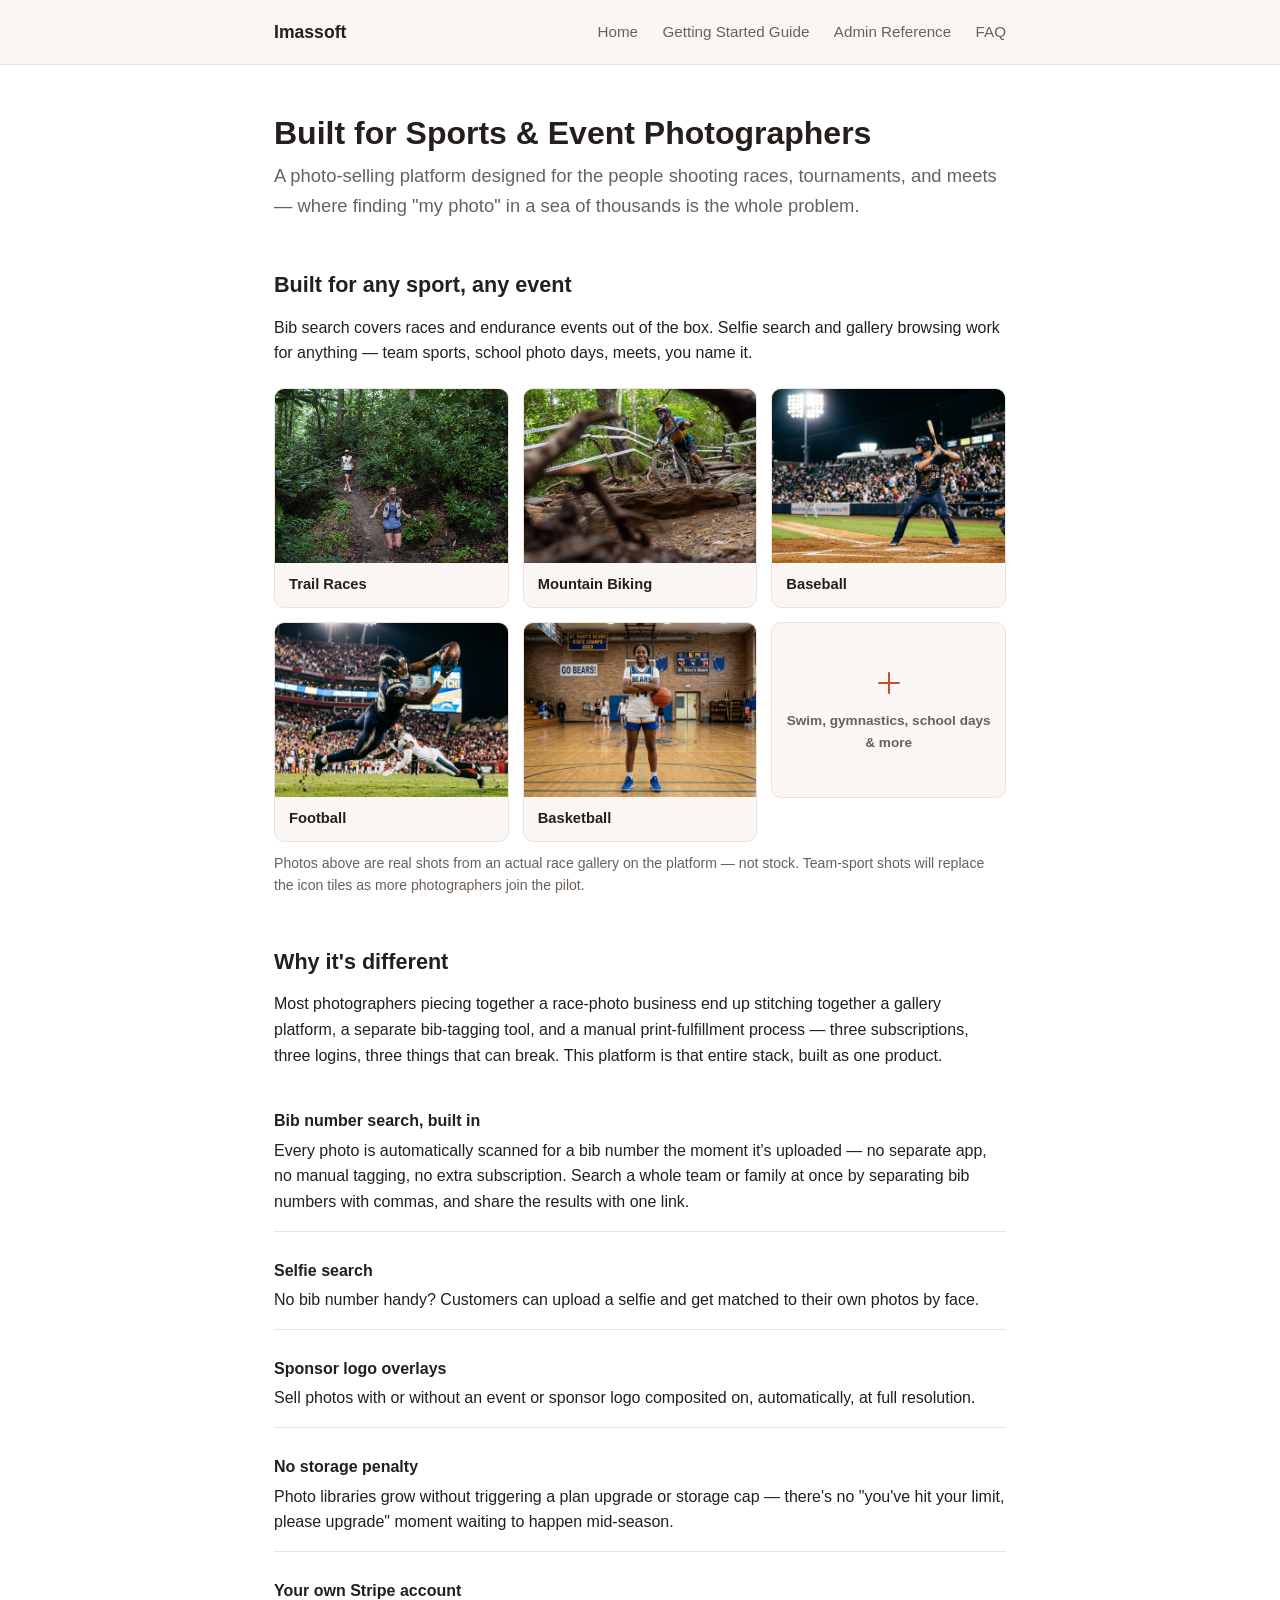
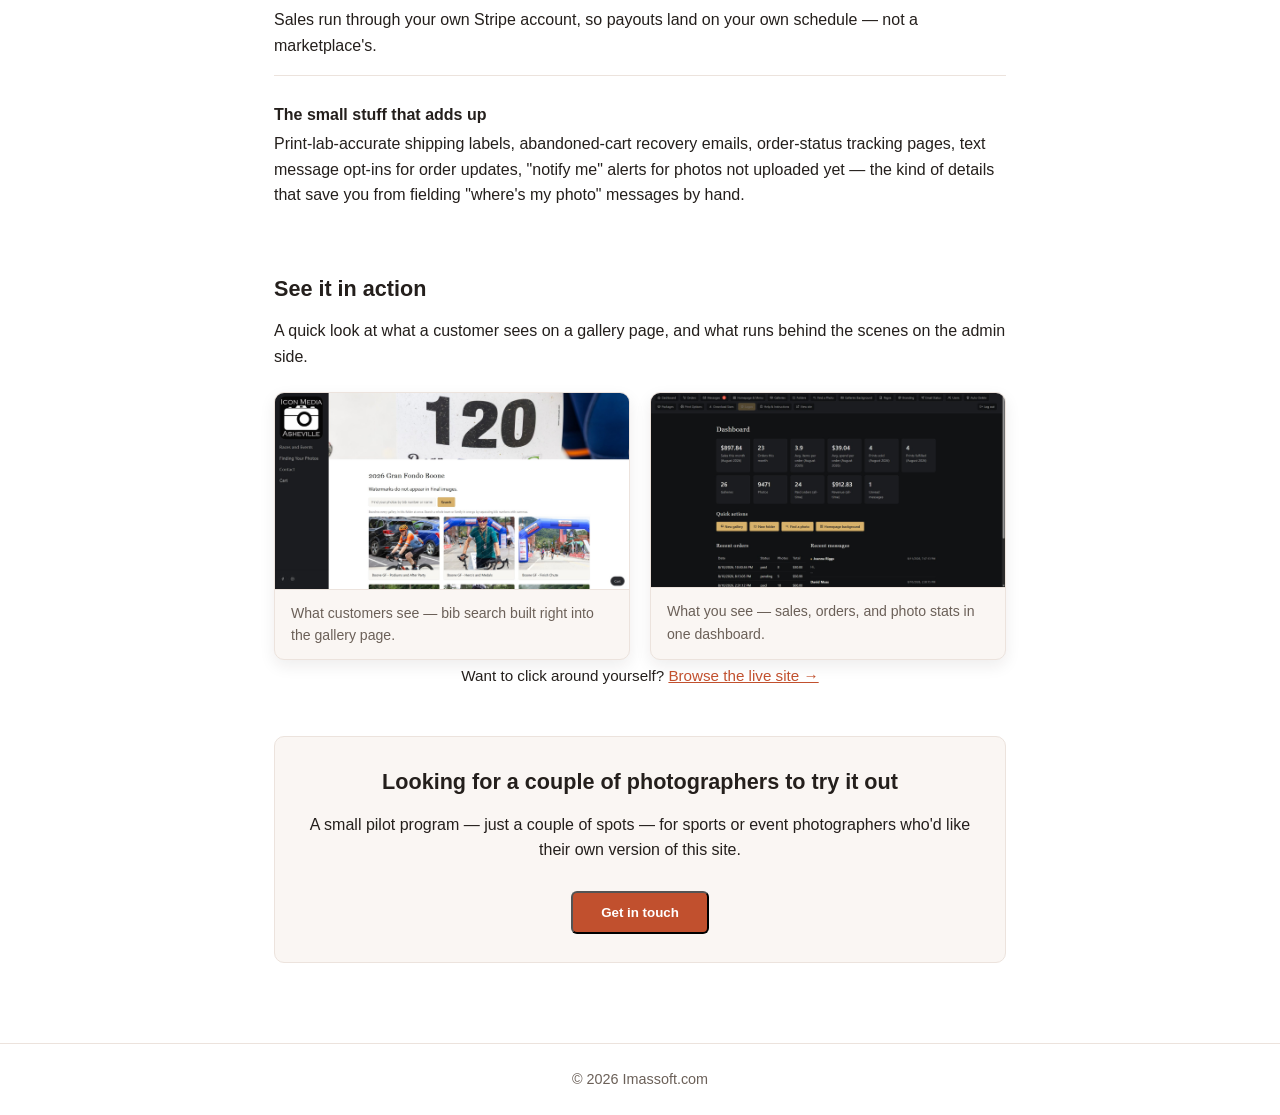
==== commit 371493d4: "Update index.html" ====
--- a/index.html
+++ b/index.html
@@ -5,7 +5,7 @@
 <meta name="viewport" content="width=device-width, initial-scale=1.0">
 <title>Built for Sports &amp; Event Photographers</title>
 <meta name="description" content="A photo-selling platform built specifically for sports and event photographers — bib search, selfie search, sponsor logo overlays, and your own Stripe account.">
-<link rel="stylesheet" href="style.css">
+<link rel="stylesheet" href="style.css?v=2">
 </head>
 <body>
 <header class="site-header">
--- a/style.css
+++ b/style.css
@@ -341,3 +341,121 @@
   font-size: 0.88rem;
   color: var(--muted);
 }
+
+/* "Browse the live site" secondary link under the screenshot section. */
+.live-site-link {
+  text-align: center;
+  font-size: 0.95rem;
+  margin: -4px 0 8px;
+}
+
+/* "Get in touch" contact modal — collects a quick inquiry and emails it
+   via FormSubmit (no backend needed for this static pitch site). */
+.modal-overlay {
+  display: none;
+  position: fixed;
+  inset: 0;
+  background: rgba(36, 31, 28, 0.55);
+  align-items: center;
+  justify-content: center;
+  padding: 20px;
+  z-index: 100;
+}
+
+.modal-overlay.open {
+  display: flex;
+}
+
+.modal-box {
+  position: relative;
+  background: var(--paper);
+  border-radius: 12px;
+  padding: 32px 28px 28px;
+  max-width: 440px;
+  width: 100%;
+  max-height: 90vh;
+  overflow-y: auto;
+  box-shadow: 0 20px 50px rgba(36, 31, 28, 0.25);
+}
+
+.modal-box h2 {
+  margin-top: 0;
+  margin-bottom: 6px;
+}
+
+.modal-lede {
+  color: var(--muted);
+  font-size: 0.92rem;
+  margin-bottom: 20px;
+}
+
+.modal-close {
+  position: absolute;
+  top: 14px;
+  right: 14px;
+  border: none;
+  background: none;
+  font-size: 1.4rem;
+  line-height: 1;
+  color: var(--muted);
+  cursor: pointer;
+  padding: 4px;
+}
+
+.modal-close:hover { color: var(--ink); }
+
+.contact-form {
+  display: flex;
+  flex-direction: column;
+  gap: 14px;
+}
+
+.contact-form label {
+  display: flex;
+  flex-direction: column;
+  gap: 6px;
+  font-size: 0.9rem;
+  font-weight: 600;
+  color: var(--ink);
+}
+
+.contact-form .optional {
+  font-weight: 400;
+  color: var(--muted);
+}
+
+.contact-form input,
+.contact-form textarea {
+  font: inherit;
+  font-weight: 400;
+  padding: 10px 12px;
+  border: 1px solid var(--border);
+  border-radius: 6px;
+  background: var(--paper);
+  color: var(--ink);
+}
+
+.contact-form input:focus,
+.contact-form textarea:focus {
+  outline: 2px solid var(--accent);
+  outline-offset: 1px;
+}
+
+.contact-form textarea {
+  resize: vertical;
+}
+
+.contact-form .button {
+  align-self: flex-start;
+  border: none;
+  cursor: pointer;
+  font: inherit;
+}
+
+.contact-status {
+  margin: 0;
+  font-size: 0.9rem;
+}
+
+.contact-status.success { color: #2e7d32; }
+.contact-status.error { color: #b3261e; }
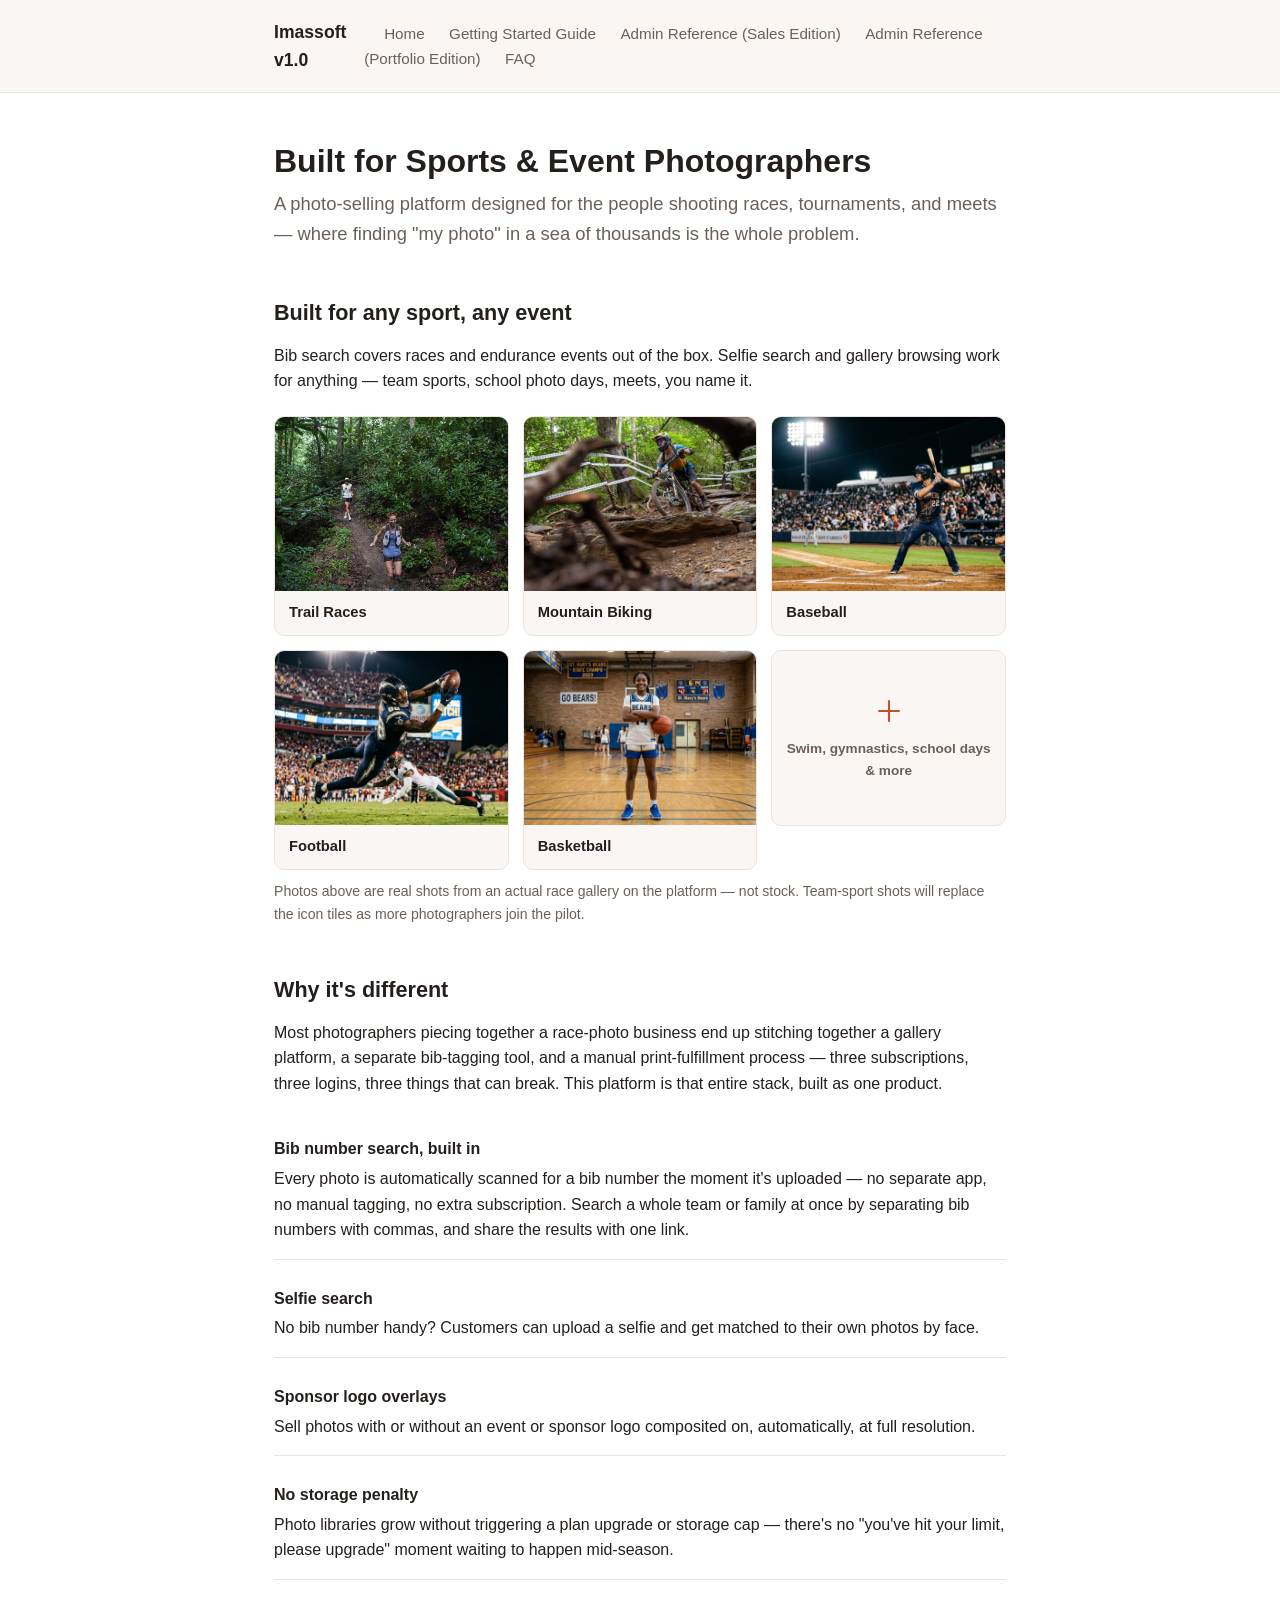
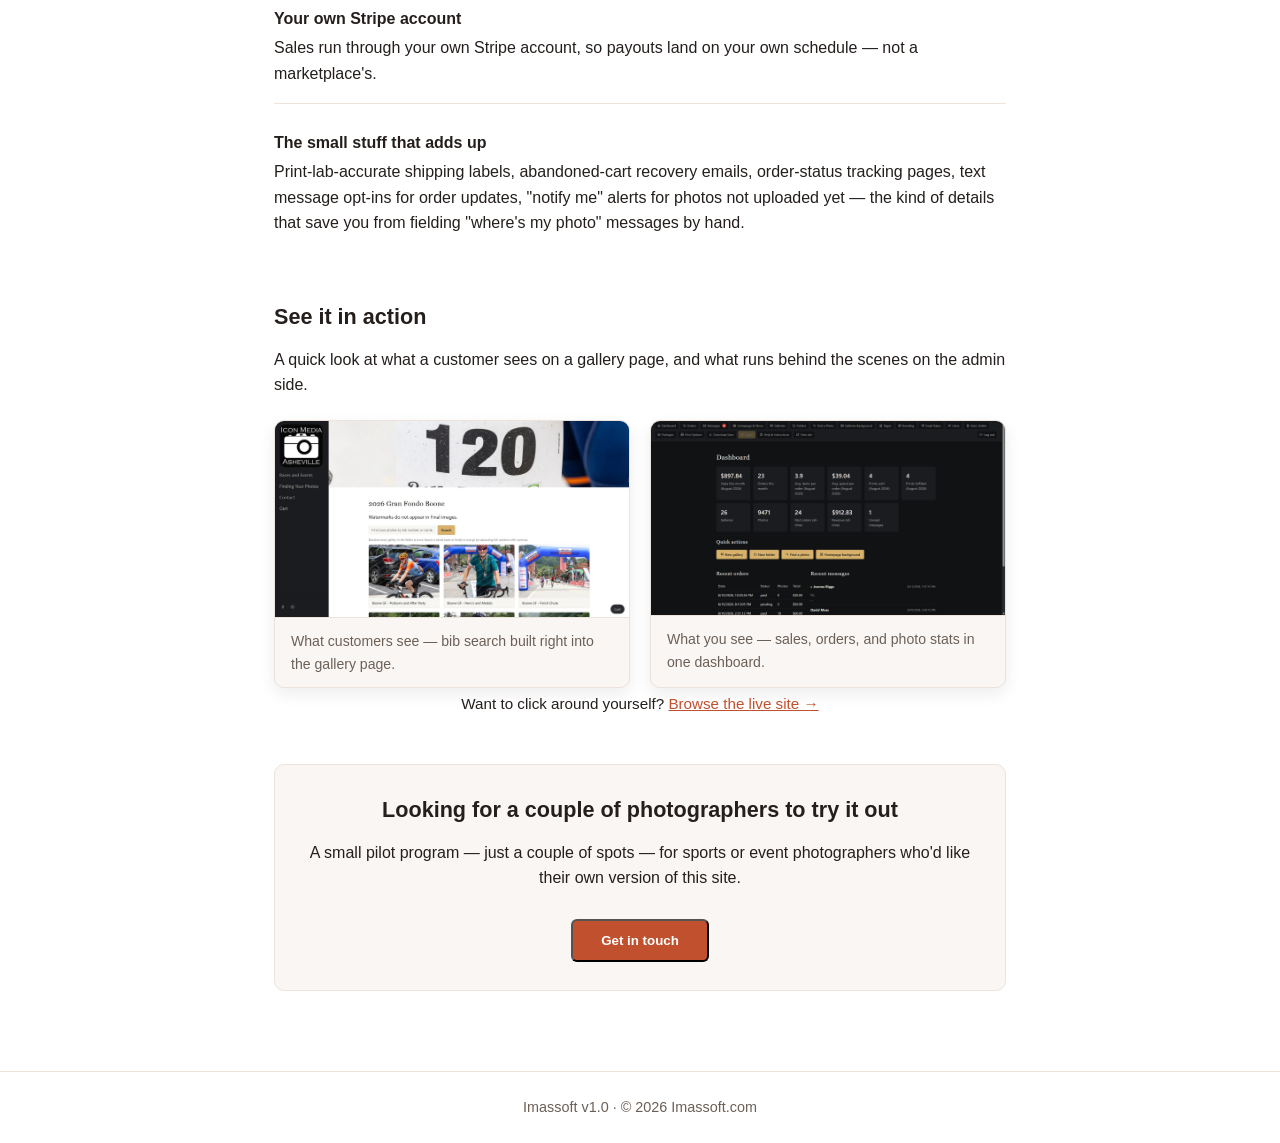
==== commit d33ee3db: "Add files via upload Add portfolio reference + version tags" ====
--- a/index.html
+++ b/index.html
@@ -10,11 +10,12 @@
 <body>
 <header class="site-header">
   <div class="site-header-inner">
-    <a class="brand" href="index.html">Imassoft</a>
+    <a class="brand" href="index.html">Imassoft v1.0</a>
     <nav>
       <a href="index.html">Home</a>
       <a href="guide.html">Getting Started Guide</a>
-      <a href="admin-reference.html">Admin Reference</a>
+      <a href="admin-reference.html">Admin Reference (Sales Edition)</a>
+      <a href="portfolio-admin-reference.html">Admin Reference (Portfolio Edition)</a>
       <a href="faq.html">FAQ</a>
     </nav>
   </div>
@@ -116,7 +117,7 @@
 
 
 <footer class="site-footer">
-  &copy; <span id="year"></span> Imassoft.com
+  Imassoft v1.0 &middot; &copy; <span id="year"></span> Imassoft.com
 </footer>
 <script>document.getElementById('year').textContent = new Date().getFullYear();</script>
 <div class="modal-overlay" id="contact-overlay">
@@ -209,5 +210,18 @@
   });
 })();
 </script>
+<!--Start of Tawk.to Script-->
+<script type="text/javascript">
+var Tawk_API=Tawk_API||{}, Tawk_LoadStart=new Date();
+(function(){
+var s1=document.createElement("script"),s0=document.getElementsByTagName("script")[0];
+s1.async=true;
+s1.src='https://embed.tawk.to/6a7c911c5f93201d47deeb9a/1jvr9dlh1';
+s1.charset='UTF-8';
+s1.setAttribute('crossorigin','*');
+s0.parentNode.insertBefore(s1,s0);
+})();
+</script>
+<!--End of Tawk.to Script-->
 </body>
 </html>
--- a/style.css
+++ b/style.css
@@ -459,3 +459,45 @@
 
 .contact-status.success { color: #2e7d32; }
 .contact-status.error { color: #b3261e; }
+
+/* Mobile nav collapse for the site header (Home / Guide / Admin Reference / FAQ). */
+.nav-toggle {
+    display: none;
+    align-items: center;
+    justify-content: center;
+    background: none;
+    border: 1px solid var(--border);
+    border-radius: 6px;
+    color: var(--ink);
+    cursor: pointer;
+    padding: 6px 8px;
+    line-height: 0;
+}
+
+@media (max-width: 640px) {
+    .site-header-inner {
+          flex-wrap: wrap;
+    }
+
+    .nav-toggle {
+          display: inline-flex;
+    }
+
+    .site-header-inner nav {
+          display: none;
+          flex-basis: 100%;
+          flex-direction: column;
+          margin-top: 14px;
+    }
+
+    .site-header-inner nav.open {
+          display: flex;
+    }
+
+    .site-header-inner nav a {
+          margin-left: 0;
+          padding: 12px 4px;
+          border-top: 1px solid var(--border);
+          font-size: 1rem;
+    }
+}
